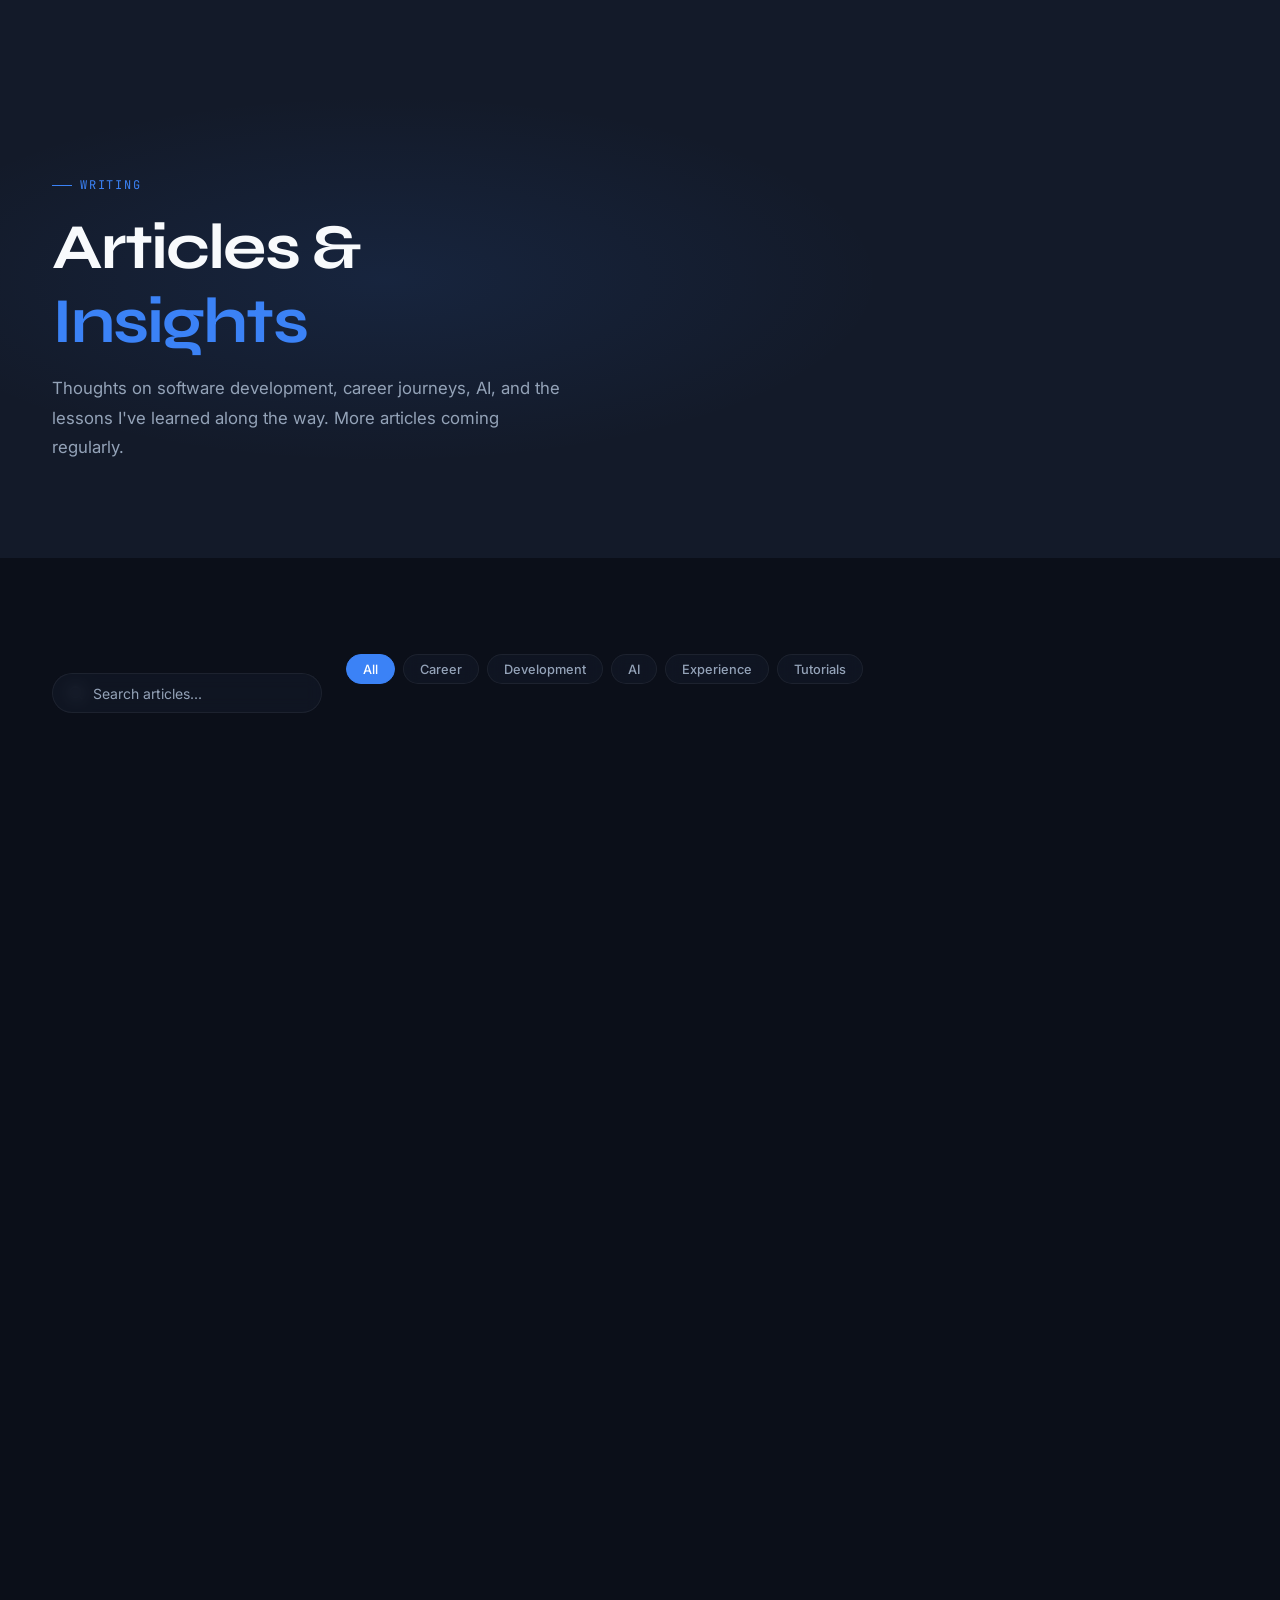
==== articles.html @ 3dd1dc00 "Add files via upload" ====
<!DOCTYPE html>
<html lang="en" data-theme="dark">
<head>
  <meta charset="UTF-8"/>
  <meta name="viewport" content="width=device-width, initial-scale=1.0"/>
  <meta name="description" content="Articles and writing by Ahmad Idrees Yousofzai — career advice, development tutorials and tech insights."/>
  <title>Articles — Ahmad Idrees</title>
  <link rel="preconnect" href="https://fonts.googleapis.com"/>
  <link rel="preconnect" href="https://fonts.gstatic.com" crossorigin/>
  <link href="https://fonts.googleapis.com/css2?family=Syne:wght@400;600;700;800&family=Inter:wght@300;400;500;600;700&family=JetBrains+Mono:wght@400;500;600&display=swap" rel="stylesheet"/>
  <link rel="stylesheet" href="assets/css/main.css"/>
  <link rel="stylesheet" href="assets/css/components.css"/>
  <style>
    .articles-layout {
      display: grid;
      grid-template-columns: 2fr 1fr;
      gap: var(--space-4xl);
      align-items: start;
    }

    @media (max-width: 960px) { .articles-layout { grid-template-columns: 1fr; } }

    /* Featured article (first card is bigger) */
    .article-card-featured {
      background: var(--bg-card);
      border: 1px solid var(--glass-border);
      border-radius: var(--radius-xl);
      padding: var(--space-2xl);
      backdrop-filter: blur(12px);
      transition: all var(--duration-base) var(--ease-smooth);
      cursor: none;
      margin-bottom: var(--space-xl);
      position: relative;
      overflow: hidden;
    }

    .article-card-featured::before {
      content: '';
      position: absolute;
      inset: 0;
      background: linear-gradient(135deg, rgba(59,130,246,0.04), transparent 60%);
      pointer-events: none;
    }

    .article-card-featured:hover {
      border-color: var(--border-hover);
      box-shadow: var(--shadow-glow), var(--shadow-md);
      transform: translateY(-4px);
    }

    .article-card-featured .article-title {
      font-size: 1.4rem;
      font-weight: 700;
      letter-spacing: -0.02em;
      line-height: 1.3;
      margin-bottom: var(--space-sm);
    }

    .article-card-featured .article-excerpt {
      font-size: 0.95rem;
      line-height: 1.75;
    }

    .article-list { display: flex; flex-direction: column; gap: var(--space-lg); }

    .article-card {
      background: var(--bg-card);
      border: 1px solid var(--glass-border);
      border-radius: var(--radius-lg);
      padding: var(--space-lg);
      backdrop-filter: blur(12px);
      transition: all var(--duration-base) var(--ease-smooth);
      cursor: none;
    }

    .article-card:hover {
      border-color: var(--border-hover);
      box-shadow: var(--shadow-glow), var(--shadow-md);
      transform: translateY(-3px);
    }

    .article-card .article-title {
      font-size: 1rem;
      font-weight: 700;
      line-height: 1.35;
      margin-bottom: var(--space-xs);
      transition: color var(--duration-fast);
    }

    .article-card:hover .article-title,
    .article-card-featured:hover .article-title { color: var(--accent); }

    /* Sidebar */
    .sidebar-widget {
      background: var(--bg-card);
      border: 1px solid var(--glass-border);
      border-radius: var(--radius-xl);
      padding: var(--space-xl);
      backdrop-filter: blur(12px);
      margin-bottom: var(--space-lg);
    }

    .sidebar-widget-title {
      font-size: 0.75rem;
      font-weight: 700;
      letter-spacing: 0.1em;
      text-transform: uppercase;
      color: var(--text-secondary);
      font-family: var(--font-mono);
      margin-bottom: var(--space-lg);
    }

    .category-list { display: flex; flex-direction: column; gap: var(--space-xs); }

    .category-link {
      display: flex;
      align-items: center;
      justify-content: space-between;
      padding: 0.5rem 0.75rem;
      border-radius: var(--radius-sm);
      font-size: 0.85rem;
      color: var(--text-secondary);
      transition: all var(--duration-fast);
      cursor: none;
    }

    .category-link:hover, .category-link.active {
      background: var(--accent-glow);
      color: var(--accent);
    }

    .category-count {
      font-family: var(--font-mono);
      font-size: 0.7rem;
      background: var(--glass);
      border: 1px solid var(--glass-border);
      border-radius: var(--radius-full);
      padding: 0.1rem 0.5rem;
    }

    .tag-cloud { display: flex; flex-wrap: wrap; gap: var(--space-xs); }

    .coming-soon-card {
      background: linear-gradient(135deg, var(--bg-card), var(--bg-secondary));
      border: 1px dashed var(--border);
      border-radius: var(--radius-xl);
      padding: var(--space-2xl);
      text-align: center;
      color: var(--text-secondary);
    }

    .coming-soon-icon { font-size: 2rem; margin-bottom: var(--space-md); opacity: 0.5; }

    @keyframes articleIn {
      from { opacity:0; transform:translateY(16px); }
      to   { opacity:1; transform:none; }
    }
  </style>
</head>
<body>
  <header id="navbar" role="banner"></header>

  <main id="main-content">

    <!-- Hero -->
    <section class="page-hero" style="background:var(--bg-secondary)">
      <div class="page-hero-bg" style="background:radial-gradient(ellipse 65% 55% at 30% 50%, rgba(59,130,246,0.1), transparent 60%)"></div>
      <div class="container page-hero-content">
        <div class="section-label hero-reveal">Writing</div>
        <h1 class="text-headline hero-reveal" data-delay="80">
          Articles &<br><span style="color:var(--accent)">Insights</span>
        </h1>
        <p style="color:var(--text-secondary);font-size:1.05rem;max-width:520px;line-height:1.75;margin-top:var(--space-md)" class="hero-reveal" data-delay="160">
          Thoughts on software development, career journeys, AI, and the lessons I've learned along the way. More articles coming regularly.
        </p>
      </div>
    </section>

    <!-- Content -->
    <section class="section" style="background:var(--bg-primary)">
      <div class="container">

        <!-- Search + filter bar -->
        <div style="display:flex;flex-wrap:wrap;align-items:center;gap:var(--space-lg);margin-bottom:var(--space-2xl)">
          <div class="search-wrap" style="max-width:340px">
            <svg class="search-icon" width="16" height="16" viewBox="0 0 24 24" fill="none" stroke="currentColor" stroke-width="2" aria-hidden="true">
              <circle cx="11" cy="11" r="8"/><line x1="21" y1="21" x2="16.65" y2="16.65"/>
            </svg>
            <input type="search" class="search-input" id="article-search" placeholder="Search articles..." aria-label="Search articles"/>
          </div>
          <div class="filter-tabs" id="article-filters" role="group" aria-label="Filter by category">
            <button class="filter-tab active" data-filter="all">All</button>
            <button class="filter-tab" data-filter="Career">Career</button>
            <button class="filter-tab" data-filter="Development">Development</button>
            <button class="filter-tab" data-filter="AI">AI</button>
            <button class="filter-tab" data-filter="Experience">Experience</button>
            <button class="filter-tab" data-filter="Tutorial">Tutorials</button>
          </div>
        </div>

        <div class="articles-layout">
          <!-- Main feed -->
          <div>
            <div id="featured-article-slot"></div>
            <div class="article-list" id="articles-list" aria-label="Articles" aria-live="polite"></div>
          </div>

          <!-- Sidebar -->
          <aside>
            <!-- About blurb -->
            <div class="sidebar-widget reveal reveal-right">
              <div class="sidebar-widget-title">About the Author</div>
              <div style="display:flex;align-items:center;gap:var(--space-md);margin-bottom:var(--space-md)">
                <div style="width:46px;height:46px;border-radius:var(--radius-md);background:linear-gradient(135deg,#1E3A8A,#4C1D95);display:flex;align-items:center;justify-content:center;font-family:var(--font-display);font-weight:800;font-size:1rem;color:#fff;flex-shrink:0">AIY</div>
                <div>
                  <div style="font-size:.9rem;font-weight:700">Ahmad Idrees</div>
                  <div style="font-size:.75rem;color:var(--accent)">T-Level Software Developer</div>
                </div>
              </div>
              <p style="font-size:.82rem;color:var(--text-secondary);line-height:1.7">Writing about my journey learning software development, building projects, and navigating the path to a professional career in tech.</p>
              <div style="margin-top:var(--space-md)">
                <a href="about.html" class="btn btn-outline" style="font-size:.8rem;padding:.4rem 1rem">Read My Story →</a>
              </div>
            </div>

            <!-- Categories -->
            <div class="sidebar-widget reveal reveal-right" data-delay="80">
              <div class="sidebar-widget-title">Categories</div>
              <div class="category-list" id="category-list"></div>
            </div>

            <!-- Tags -->
            <div class="sidebar-widget reveal reveal-right" data-delay="160">
              <div class="sidebar-widget-title">Tags</div>
              <div class="tag-cloud" id="tag-cloud"></div>
            </div>

            <!-- Newsletter placeholder -->
            <div class="coming-soon-card reveal reveal-right" data-delay="240">
              <div class="coming-soon-icon">📬</div>
              <p style="font-size:.875rem;font-weight:600;margin-bottom:.4rem">Newsletter</p>
              <p style="font-size:.78rem;line-height:1.6">Subscribe to get new articles delivered straight to your inbox — coming soon.</p>
              <div style="margin-top:var(--space-lg)">
                <input type="email" class="form-input" placeholder="your@email.com" aria-label="Email for newsletter" style="margin-bottom:var(--space-sm)"/>
                <button class="btn btn-primary" style="width:100%" onclick="showNotify()">Notify Me</button>
              </div>
            </div>

          </aside>
        </div>

      </div>
    </section>

  </main>

  <footer role="contentinfo"></footer>

  <script type="module">
    import { initTheme, initCursor, initScrollProgress, initNavbar, initBackToTop, fetchData, debounce, showToast } from './assets/js/main.js';
    import { injectLayout } from './assets/js/layout.js';
    import { initCommandPalette } from './assets/js/command-palette.js';
    import { initHeroReveal, initTilt } from './assets/js/animations.js';
    import { initReveal } from './assets/js/main.js';

    injectLayout();
    initTheme();
    initNavbar();
    initScrollProgress();
    initBackToTop();
    initCommandPalette();
    initCursor();
    initHeroReveal();
    initReveal();

    let allArticles = [];
    let activeFilter = 'all';
    let searchQuery  = '';

    window.showNotify = () => showToast('📬 You\'ll be notified when the newsletter launches!');

    async function init() {
      allArticles = await fetchData('assets/data/articles.json') || [];
      renderCategoryList();
      renderTagCloud();
      render();
    }

    function render() {
      const featuredSlot = document.getElementById('featured-article-slot');
      const list         = document.getElementById('articles-list');
      if (!list) return;

      let filtered = allArticles;
      if (activeFilter !== 'all') filtered = filtered.filter(a => a.category === activeFilter);
      if (searchQuery) {
        const q = searchQuery.toLowerCase();
        filtered = filtered.filter(a =>
          a.title.toLowerCase().includes(q) ||
          a.excerpt.toLowerCase().includes(q) ||
          a.tags.some(t => t.toLowerCase().includes(q))
        );
      }

      if (!filtered.length) {
        featuredSlot.innerHTML = '';
        list.innerHTML = `<div style="text-align:center;padding:3rem;color:var(--text-secondary)"><div style="font-size:2.5rem;margin-bottom:1rem">🔍</div><p>No articles match your search.</p></div>`;
        return;
      }

      const [first, ...rest] = filtered;

      // Featured card
      if (featuredSlot) {
        featuredSlot.innerHTML = `
          <article class="article-card-featured reveal" aria-label="${first.title}">
            <div class="article-meta">
              <span class="article-category">${first.category}</span>
              <span>${formatDate(first.date)}</span>
              <span>📖 ${first.readTime} min read</span>
            </div>
            <h2 class="article-title">${first.title}</h2>
            <p class="article-excerpt">${first.excerpt}</p>
            <div class="article-tags" style="margin-top:var(--space-md)">
              ${first.tags.map(t => `<span class="tag">${t}</span>`).join('')}
            </div>
            <div style="margin-top:var(--space-lg)">
              <span class="btn btn-ghost" style="padding:0;color:var(--accent);font-size:.875rem">Read article → <em style="font-style:normal;font-size:.7rem;color:var(--text-secondary)">(coming soon)</em></span>
            </div>
          </article>
        `;
      }

      list.innerHTML = rest.map((a, i) => `
        <article class="article-card reveal" data-delay="${i * 60}" aria-label="${a.title}" style="animation:articleIn .4s ${i*60}ms ease both">
          <div class="article-meta">
            <span class="article-category">${a.category}</span>
            <span>${formatDate(a.date)}</span>
            <span>📖 ${a.readTime} min read</span>
          </div>
          <h2 class="article-title">${a.title}</h2>
          <p class="article-excerpt">${a.excerpt}</p>
          <div class="article-tags">
            ${a.tags.map(t => `<span class="tag">${t}</span>`).join('')}
          </div>
        </article>
      `).join('');

      initReveal();
    }

    function renderCategoryList() {
      const categories = {};
      allArticles.forEach(a => { categories[a.category] = (categories[a.category] || 0) + 1; });
      const list = document.getElementById('category-list');
      if (!list) return;
      list.innerHTML = Object.entries(categories).map(([cat, count]) => `
        <button class="category-link" data-cat="${cat}">
          <span>${cat}</span>
          <span class="category-count">${count}</span>
        </button>
      `).join('');
      list.querySelectorAll('.category-link').forEach(btn => {
        btn.addEventListener('click', () => {
          // sync with main filter tabs
          const filterTab = document.querySelector(`.filter-tab[data-filter="${btn.dataset.cat}"]`);
          filterTab?.click();
          list.querySelectorAll('.category-link').forEach(b => b.classList.remove('active'));
          btn.classList.add('active');
        });
      });
    }

    function renderTagCloud() {
      const tags = new Set();
      allArticles.forEach(a => a.tags.forEach(t => tags.add(t)));
      const cloud = document.getElementById('tag-cloud');
      if (!cloud) return;
      cloud.innerHTML = [...tags].map(t => `
        <button class="tag" style="cursor:pointer" onclick="filterByTag('${t}')">${t}</button>
      `).join('');
    }

    window.filterByTag = (tag) => {
      const q = document.getElementById('article-search');
      if (q) { q.value = tag; searchQuery = tag; render(); }
    };

    document.getElementById('article-filters')?.addEventListener('click', e => {
      const tab = e.target.closest('.filter-tab');
      if (!tab) return;
      document.querySelectorAll('.filter-tab').forEach(t => t.classList.remove('active'));
      tab.classList.add('active');
      activeFilter = tab.dataset.filter;
      render();
    });

    document.getElementById('article-search')?.addEventListener('input', debounce(e => {
      searchQuery = e.target.value.trim();
      render();
    }, 200));

    function formatDate(str) {
      return new Date(str).toLocaleDateString('en-GB', { day: 'numeric', month: 'long', year: 'numeric' });
    }

    function initReveal() {
      document.querySelectorAll('.reveal:not(.is-visible)').forEach(el => {
        const obs = new IntersectionObserver(([entry]) => {
          if (entry.isIntersecting) {
            const d = el.dataset.delay || 0;
            setTimeout(() => el.classList.add('is-visible'), d);
            obs.unobserve(el);
          }
        }, { threshold: 0.1 });
        obs.observe(el);
      });
    }

    init();
  </script>
</body>
</html>
---- assets/css/main.css ----
/* ============================================================
   AHMAD IDREES YOUSOFZAI — PORTFOLIO
   main.css — Variables, Reset, Base
   ============================================================ */

/* ── CSS Custom Properties ─────────────────────────────────── */
:root {
  /* Dark theme (default) */
  --bg-primary:       #0B0F19;
  --bg-secondary:     #131A29;
  --bg-card:          rgba(19, 26, 41, 0.7);
  --text-primary:     #F8FAFC;
  --text-secondary:   #94A3B8;
  --accent:           #3B82F6;
  --accent-glow:      rgba(59, 130, 246, 0.25);
  --accent-hover:     #60A5FA;
  --border:           rgba(148, 163, 184, 0.1);
  --border-hover:     rgba(59, 130, 246, 0.4);
  --glass:            rgba(19, 26, 41, 0.6);
  --glass-border:     rgba(255, 255, 255, 0.06);

  /* Typography */
  --font-display:     'Syne', 'Inter', sans-serif;
  --font-body:        'Inter', system-ui, sans-serif;
  --font-mono:        'JetBrains Mono', 'Fira Code', monospace;

  /* Spacing scale */
  --space-xs:  0.25rem;
  --space-sm:  0.5rem;
  --space-md:  1rem;
  --space-lg:  1.5rem;
  --space-xl:  2rem;
  --space-2xl: 3rem;
  --space-3xl: 4rem;
  --space-4xl: 6rem;

  /* Radius */
  --radius-sm:   6px;
  --radius-md:   12px;
  --radius-lg:   20px;
  --radius-xl:   28px;
  --radius-full: 9999px;

  /* Transitions */
  --ease-smooth:  cubic-bezier(0.4, 0, 0.2, 1);
  --ease-spring:  cubic-bezier(0.34, 1.56, 0.64, 1);
  --ease-out:     cubic-bezier(0, 0, 0.2, 1);
  --duration-fast:   150ms;
  --duration-base:   300ms;
  --duration-slow:   600ms;
  --duration-slower: 900ms;

  /* Nav */
  --nav-height: 72px;

  /* Shadows */
  --shadow-sm:   0 1px 3px rgba(0,0,0,0.3), 0 1px 2px rgba(0,0,0,0.2);
  --shadow-md:   0 4px 16px rgba(0,0,0,0.4);
  --shadow-lg:   0 8px 32px rgba(0,0,0,0.5);
  --shadow-glow: 0 0 30px rgba(59, 130, 246, 0.2);
}

/* Light theme overrides */
[data-theme="light"] {
  --bg-primary:     #FFFFFF;
  --bg-secondary:   #F8FAFC;
  --bg-card:        rgba(248, 250, 252, 0.85);
  --text-primary:   #0F172A;
  --text-secondary: #475569;
  --accent:         #2563EB;
  --accent-glow:    rgba(37, 99, 235, 0.15);
  --accent-hover:   #1D4ED8;
  --border:         rgba(15, 23, 42, 0.08);
  --border-hover:   rgba(37, 99, 235, 0.4);
  --glass:          rgba(255, 255, 255, 0.75);
  --glass-border:   rgba(0, 0, 0, 0.06);
  --shadow-sm:      0 1px 3px rgba(0,0,0,0.08), 0 1px 2px rgba(0,0,0,0.06);
  --shadow-md:      0 4px 16px rgba(0,0,0,0.08);
  --shadow-lg:      0 8px 32px rgba(0,0,0,0.12);
  --shadow-glow:    0 0 30px rgba(37, 99, 235, 0.12);
}

/* ── Reset ──────────────────────────────────────────────────── */
*, *::before, *::after {
  box-sizing: border-box;
  margin: 0;
  padding: 0;
}

html {
  scroll-behavior: smooth;
  font-size: 16px;
  -webkit-text-size-adjust: 100%;
}

body {
  font-family: var(--font-body);
  background-color: var(--bg-primary);
  color: var(--text-primary);
  line-height: 1.6;
  overflow-x: hidden;
  transition: background-color var(--duration-slow) var(--ease-smooth),
              color var(--duration-slow) var(--ease-smooth);
  cursor: none;
}

@media (hover: none) {
  body { cursor: auto; }
}

img, video, svg {
  max-width: 100%;
  display: block;
}

a {
  color: inherit;
  text-decoration: none;
}

button {
  cursor: none;
  font-family: inherit;
  border: none;
  background: none;
}

ul, ol { list-style: none; }

/* ── Typography ─────────────────────────────────────────────── */
h1, h2, h3, h4, h5, h6 {
  font-family: var(--font-display);
  font-weight: 700;
  line-height: 1.15;
  letter-spacing: -0.02em;
}

.text-display {
  font-size: clamp(3rem, 8vw, 7rem);
  font-weight: 800;
  letter-spacing: -0.04em;
  line-height: 1.0;
}

.text-headline {
  font-size: clamp(2rem, 5vw, 4rem);
  font-weight: 700;
  letter-spacing: -0.03em;
}

.text-title {
  font-size: clamp(1.25rem, 3vw, 1.75rem);
  font-weight: 600;
  letter-spacing: -0.01em;
}

.text-body { font-size: 1rem; font-weight: 400; }
.text-sm   { font-size: 0.875rem; }
.text-xs   { font-size: 0.75rem; }
.text-mono { font-family: var(--font-mono); }

.text-accent   { color: var(--accent); }
.text-secondary { color: var(--text-secondary); }

/* ── Layout utilities ───────────────────────────────────────── */
.container {
  width: 100%;
  max-width: 1240px;
  margin: 0 auto;
  padding: 0 var(--space-xl);
}

@media (max-width: 640px) {
  .container { padding: 0 var(--space-lg); }
}

.section {
  padding: var(--space-4xl) 0;
}

.section--lg {
  padding: calc(var(--space-4xl) * 1.5) 0;
}

.grid-2 {
  display: grid;
  grid-template-columns: repeat(2, 1fr);
  gap: var(--space-xl);
}

.grid-3 {
  display: grid;
  grid-template-columns: repeat(3, 1fr);
  gap: var(--space-xl);
}

.grid-4 {
  display: grid;
  grid-template-columns: repeat(4, 1fr);
  gap: var(--space-lg);
}

@media (max-width: 1024px) {
  .grid-4 { grid-template-columns: repeat(2, 1fr); }
  .grid-3 { grid-template-columns: repeat(2, 1fr); }
}

@media (max-width: 640px) {
  .grid-2, .grid-3, .grid-4 { grid-template-columns: 1fr; }
}

.flex { display: flex; }
.flex-center { display: flex; align-items: center; justify-content: center; }
.flex-between { display: flex; align-items: center; justify-content: space-between; }
.gap-sm  { gap: var(--space-sm); }
.gap-md  { gap: var(--space-md); }
.gap-lg  { gap: var(--space-lg); }
.gap-xl  { gap: var(--space-xl); }

/* ── Section heading pattern ────────────────────────────────── */
.section-label {
  display: inline-flex;
  align-items: center;
  gap: var(--space-sm);
  font-family: var(--font-mono);
  font-size: 0.75rem;
  letter-spacing: 0.15em;
  text-transform: uppercase;
  color: var(--accent);
  margin-bottom: var(--space-md);
}

.section-label::before {
  content: '';
  display: inline-block;
  width: 20px;
  height: 1px;
  background: var(--accent);
}

.section-title {
  font-size: clamp(2rem, 4vw, 3rem);
  font-weight: 700;
  letter-spacing: -0.03em;
  margin-bottom: var(--space-md);
}

.section-subtitle {
  font-size: 1.1rem;
  color: var(--text-secondary);
  max-width: 580px;
  line-height: 1.7;
}

/* ── Buttons ────────────────────────────────────────────────── */
.btn {
  display: inline-flex;
  align-items: center;
  justify-content: center;
  gap: var(--space-sm);
  padding: 0.75rem 1.75rem;
  border-radius: var(--radius-full);
  font-family: var(--font-body);
  font-size: 0.9rem;
  font-weight: 600;
  letter-spacing: 0.01em;
  transition: all var(--duration-base) var(--ease-smooth);
  cursor: none;
  position: relative;
  overflow: hidden;
  white-space: nowrap;
}

.btn::before {
  content: '';
  position: absolute;
  inset: 0;
  opacity: 0;
  transition: opacity var(--duration-base) var(--ease-smooth);
}

.btn:hover::before { opacity: 1; }
.btn:focus-visible {
  outline: 2px solid var(--accent);
  outline-offset: 2px;
}

.btn-primary {
  background: var(--accent);
  color: #fff;
  box-shadow: 0 4px 20px var(--accent-glow);
}

.btn-primary::before {
  background: linear-gradient(135deg, rgba(255,255,255,0.1), transparent);
}

.btn-primary:hover {
  transform: translateY(-2px);
  box-shadow: 0 8px 30px var(--accent-glow);
}

.btn-outline {
  background: transparent;
  color: var(--text-primary);
  border: 1px solid var(--border);
  backdrop-filter: blur(8px);
}

.btn-outline::before {
  background: var(--border);
}

.btn-outline:hover {
  border-color: var(--border-hover);
  transform: translateY(-2px);
}

.btn-ghost {
  background: transparent;
  color: var(--text-secondary);
  padding: 0.5rem 1rem;
}

.btn-ghost:hover {
  color: var(--text-primary);
}

.btn-icon {
  width: 42px;
  height: 42px;
  padding: 0;
  border-radius: var(--radius-md);
  background: var(--glass);
  border: 1px solid var(--glass-border);
  color: var(--text-secondary);
  backdrop-filter: blur(8px);
}

.btn-icon:hover {
  color: var(--text-primary);
  border-color: var(--border-hover);
}

/* ── Cards ──────────────────────────────────────────────────── */
.card {
  background: var(--bg-card);
  border: 1px solid var(--glass-border);
  border-radius: var(--radius-lg);
  backdrop-filter: blur(12px);
  -webkit-backdrop-filter: blur(12px);
  transition: all var(--duration-base) var(--ease-smooth);
  overflow: hidden;
}

.card:hover {
  border-color: var(--border-hover);
  box-shadow: var(--shadow-glow), var(--shadow-lg);
  transform: translateY(-4px);
}

/* ── Tags / Badges ──────────────────────────────────────────── */
.tag {
  display: inline-flex;
  align-items: center;
  padding: 0.25rem 0.75rem;
  border-radius: var(--radius-full);
  font-family: var(--font-mono);
  font-size: 0.7rem;
  font-weight: 500;
  letter-spacing: 0.05em;
  background: var(--accent-glow);
  color: var(--accent);
  border: 1px solid rgba(59, 130, 246, 0.2);
  transition: all var(--duration-fast) var(--ease-smooth);
}

.tag:hover {
  background: var(--accent);
  color: #fff;
}

.badge {
  display: inline-flex;
  align-items: center;
  gap: 4px;
  padding: 0.2rem 0.6rem;
  border-radius: var(--radius-full);
  font-size: 0.65rem;
  font-weight: 700;
  letter-spacing: 0.08em;
  text-transform: uppercase;
}

.badge-featured {
  background: linear-gradient(135deg, #F59E0B, #EF4444);
  color: #fff;
}

.badge-completed {
  background: rgba(16, 185, 129, 0.15);
  color: #10B981;
  border: 1px solid rgba(16, 185, 129, 0.3);
}

.badge-progress {
  background: rgba(245, 158, 11, 0.15);
  color: #F59E0B;
  border: 1px solid rgba(245, 158, 11, 0.3);
}

/* ── Dividers ───────────────────────────────────────────────── */
.divider {
  height: 1px;
  background: var(--border);
  border: none;
  margin: var(--space-2xl) 0;
}

/* ── Glow Orb decorations ───────────────────────────────────── */
.orb {
  position: absolute;
  border-radius: 50%;
  filter: blur(80px);
  pointer-events: none;
  opacity: 0.3;
}

.orb-blue {
  background: radial-gradient(circle, #3B82F6, transparent 70%);
}

.orb-purple {
  background: radial-gradient(circle, #8B5CF6, transparent 70%);
}

/* ── Scroll reveal base ─────────────────────────────────────── */
.reveal {
  opacity: 0;
  transform: translateY(40px);
}

.reveal.is-visible {
  opacity: 1;
  transform: translateY(0);
  transition: opacity var(--duration-slower) var(--ease-out),
              transform var(--duration-slower) var(--ease-out);
}

.reveal-left  { transform: translateX(-40px); }
.reveal-right { transform: translateX(40px); }
.reveal-scale { transform: scale(0.92); }

.reveal-left.is-visible,
.reveal-right.is-visible,
.reveal-scale.is-visible {
  transform: none;
}

/* ── Accessibility ──────────────────────────────────────────── */
.sr-only {
  position: absolute;
  width: 1px;
  height: 1px;
  overflow: hidden;
  clip: rect(0,0,0,0);
  white-space: nowrap;
}

:focus-visible {
  outline: 2px solid var(--accent);
  outline-offset: 2px;
}

@media (prefers-reduced-motion: reduce) {
  *, *::before, *::after {
    animation-duration: 0.01ms !important;
    transition-duration: 0.01ms !important;
  }
}

/* ── Scrollbar ──────────────────────────────────────────────── */
::-webkit-scrollbar       { width: 6px; }
::-webkit-scrollbar-track { background: var(--bg-primary); }
::-webkit-scrollbar-thumb { background: var(--border); border-radius: 3px; }
::-webkit-scrollbar-thumb:hover { background: var(--accent); }

/* ── Selection ──────────────────────────────────────────────── */
::selection {
  background: var(--accent-glow);
  color: var(--accent);
}

/* ── Progress bar (top of page) ─────────────────────────────── */
#scroll-progress {
  position: fixed;
  top: 0;
  left: 0;
  height: 2px;
  width: 0%;
  background: linear-gradient(90deg, var(--accent), #8B5CF6);
  z-index: 9999;
  transition: width 50ms linear;
}

/* ── Back to top ────────────────────────────────────────────── */
#back-to-top {
  position: fixed;
  bottom: var(--space-xl);
  right: var(--space-xl);
  width: 46px;
  height: 46px;
  background: var(--glass);
  border: 1px solid var(--glass-border);
  border-radius: var(--radius-md);
  color: var(--text-secondary);
  backdrop-filter: blur(12px);
  display: flex;
  align-items: center;
  justify-content: center;
  cursor: none;
  opacity: 0;
  pointer-events: none;
  transform: translateY(10px);
  transition: all var(--duration-base) var(--ease-smooth);
  z-index: 800;
}

#back-to-top.visible {
  opacity: 1;
  pointer-events: auto;
  transform: translateY(0);
}

#back-to-top:hover {
  background: var(--accent);
  color: #fff;
  border-color: var(--accent);
}
---- assets/css/components.css ----
/* ============================================================
   components.css — Nav, Loading, Cursor, Command Palette, Cards
   ============================================================ */

/* ── Loading Screen ─────────────────────────────────────────── */
#loading-screen {
  position: fixed;
  inset: 0;
  background: #0B0F19;
  z-index: 10000;
  display: flex;
  flex-direction: column;
  align-items: center;
  justify-content: center;
  gap: var(--space-lg);
  transition: opacity 0.6s var(--ease-smooth), visibility 0.6s;
}

#loading-screen.loaded {
  opacity: 0;
  visibility: hidden;
  pointer-events: none;
}

.loading-logo {
  font-family: var(--font-display);
  font-size: 1.25rem;
  font-weight: 800;
  letter-spacing: -0.03em;
  color: #F8FAFC;
  margin-bottom: var(--space-sm);
}

.loading-logo span { color: #3B82F6; }

.loading-text {
  font-family: var(--font-mono);
  font-size: 0.75rem;
  letter-spacing: 0.1em;
  text-transform: uppercase;
  color: #64748B;
  height: 1.2em;
  overflow: hidden;
}

.loading-bar-wrap {
  width: 240px;
  height: 2px;
  background: rgba(255,255,255,0.06);
  border-radius: 1px;
  overflow: hidden;
}

.loading-bar {
  height: 100%;
  width: 0%;
  background: linear-gradient(90deg, #3B82F6, #8B5CF6);
  border-radius: 1px;
  transition: width 0.3s var(--ease-smooth);
}

.loading-percent {
  font-family: var(--font-mono);
  font-size: 0.7rem;
  color: #3B82F6;
  letter-spacing: 0.05em;
}

/* ── Custom Cursor ──────────────────────────────────────────── */
#cursor-dot,
#cursor-ring {
  position: fixed;
  border-radius: 50%;
  pointer-events: none;
  z-index: 9998;
  transform: translate(-50%, -50%);
  transition-property: transform, width, height, opacity, background;
  transition-timing-function: var(--ease-smooth);
  will-change: transform;
}

#cursor-dot {
  width: 6px;
  height: 6px;
  background: var(--accent);
  transition-duration: 0ms;
}

#cursor-ring {
  width: 32px;
  height: 32px;
  border: 1.5px solid rgba(59, 130, 246, 0.5);
  transition-duration: 80ms;
  background: transparent;
}

body.cursor-hover #cursor-ring {
  width: 50px;
  height: 50px;
  border-color: var(--accent);
  background: var(--accent-glow);
}

body.cursor-click #cursor-dot  { transform: translate(-50%, -50%) scale(1.8); }
body.cursor-click #cursor-ring { transform: translate(-50%, -50%) scale(0.8); }

@media (hover: none) {
  #cursor-dot, #cursor-ring { display: none; }
}

/* ── Navigation ─────────────────────────────────────────────── */
#navbar {
  position: fixed;
  top: 0;
  left: 0;
  right: 0;
  height: var(--nav-height);
  z-index: 900;
  transition: all var(--duration-base) var(--ease-smooth);
}

#navbar.scrolled {
  background: var(--glass);
  backdrop-filter: blur(20px);
  -webkit-backdrop-filter: blur(20px);
  border-bottom: 1px solid var(--glass-border);
  box-shadow: var(--shadow-sm);
}

.nav-inner {
  height: 100%;
  display: flex;
  align-items: center;
  justify-content: space-between;
}

.nav-logo {
  font-family: var(--font-display);
  font-size: 1.1rem;
  font-weight: 800;
  letter-spacing: -0.03em;
  color: var(--text-primary);
  transition: color var(--duration-fast);
}

.nav-logo span { color: var(--accent); }
.nav-logo:hover { color: var(--accent); }

.nav-links {
  display: flex;
  align-items: center;
  gap: var(--space-xs);
}

.nav-link {
  font-size: 0.875rem;
  font-weight: 500;
  color: var(--text-secondary);
  padding: 0.4rem 0.75rem;
  border-radius: var(--radius-sm);
  transition: all var(--duration-fast) var(--ease-smooth);
  position: relative;
}

.nav-link::after {
  content: '';
  position: absolute;
  bottom: 0;
  left: 50%;
  transform: translateX(-50%);
  width: 0;
  height: 2px;
  background: var(--accent);
  border-radius: 1px;
  transition: width var(--duration-base) var(--ease-spring);
}

.nav-link:hover,
.nav-link.active {
  color: var(--text-primary);
}

.nav-link.active::after { width: 60%; }

.nav-actions {
  display: flex;
  align-items: center;
  gap: var(--space-sm);
}

/* Theme toggle */
.theme-toggle {
  width: 38px;
  height: 38px;
  border-radius: var(--radius-md);
  background: var(--glass);
  border: 1px solid var(--glass-border);
  color: var(--text-secondary);
  backdrop-filter: blur(8px);
  display: flex;
  align-items: center;
  justify-content: center;
  cursor: none;
  transition: all var(--duration-fast) var(--ease-smooth);
}

.theme-toggle:hover {
  color: var(--text-primary);
  border-color: var(--border-hover);
}

.theme-toggle svg { width: 16px; height: 16px; }
[data-theme="light"] .icon-moon { display: none; }
[data-theme="dark"]  .icon-sun  { display: none; }
.icon-moon, .icon-sun { transition: transform var(--duration-base) var(--ease-spring); }

/* CMD-K hint */
.cmd-hint {
  display: flex;
  align-items: center;
  gap: 4px;
  padding: 0.3rem 0.6rem;
  border-radius: var(--radius-sm);
  background: var(--glass);
  border: 1px solid var(--glass-border);
  font-family: var(--font-mono);
  font-size: 0.65rem;
  color: var(--text-secondary);
  backdrop-filter: blur(8px);
  cursor: none;
  transition: all var(--duration-fast);
}

.cmd-hint:hover {
  border-color: var(--border-hover);
  color: var(--text-primary);
}

kbd {
  font-family: var(--font-mono);
  font-size: 0.65rem;
  font-weight: 600;
}

/* Mobile menu toggle */
.menu-toggle {
  display: none;
  flex-direction: column;
  justify-content: center;
  gap: 5px;
  width: 38px;
  height: 38px;
  background: var(--glass);
  border: 1px solid var(--glass-border);
  border-radius: var(--radius-md);
  cursor: none;
  padding: 8px;
  backdrop-filter: blur(8px);
}

.menu-toggle span {
  display: block;
  height: 1.5px;
  background: var(--text-secondary);
  border-radius: 1px;
  transition: all var(--duration-base) var(--ease-smooth);
  transform-origin: center;
}

.menu-toggle.open span:nth-child(1) { transform: translateY(6.5px) rotate(45deg); }
.menu-toggle.open span:nth-child(2) { opacity: 0; transform: scaleX(0); }
.menu-toggle.open span:nth-child(3) { transform: translateY(-6.5px) rotate(-45deg); }

@media (max-width: 900px) {
  .menu-toggle { display: flex; }
  .cmd-hint { display: none; }

  .nav-links {
    position: fixed;
    top: var(--nav-height);
    left: 0;
    right: 0;
    flex-direction: column;
    align-items: flex-start;
    padding: var(--space-lg) var(--space-xl);
    background: var(--glass);
    backdrop-filter: blur(24px);
    -webkit-backdrop-filter: blur(24px);
    border-bottom: 1px solid var(--glass-border);
    transform: translateY(-100%);
    opacity: 0;
    pointer-events: none;
    transition: all var(--duration-base) var(--ease-smooth);
    gap: var(--space-xs);
  }

  .nav-links.open {
    transform: translateY(0);
    opacity: 1;
    pointer-events: auto;
  }

  .nav-link {
    width: 100%;
    padding: 0.6rem 0.75rem;
    font-size: 1rem;
  }
}

/* ── Command Palette ─────────────────────────────────────────── */
#cmd-overlay {
  position: fixed;
  inset: 0;
  background: rgba(0,0,0,0.6);
  backdrop-filter: blur(8px);
  z-index: 9990;
  display: flex;
  align-items: flex-start;
  justify-content: center;
  padding-top: 15vh;
  opacity: 0;
  pointer-events: none;
  transition: opacity var(--duration-base) var(--ease-smooth);
}

#cmd-overlay.open {
  opacity: 1;
  pointer-events: auto;
}

#cmd-palette {
  width: 100%;
  max-width: 600px;
  background: var(--bg-secondary);
  border: 1px solid var(--glass-border);
  border-radius: var(--radius-xl);
  overflow: hidden;
  box-shadow: var(--shadow-lg);
  transform: translateY(-20px) scale(0.97);
  transition: transform var(--duration-base) var(--ease-spring);
}

#cmd-overlay.open #cmd-palette {
  transform: translateY(0) scale(1);
}

.cmd-header {
  display: flex;
  align-items: center;
  gap: var(--space-md);
  padding: var(--space-md) var(--space-lg);
  border-bottom: 1px solid var(--glass-border);
}

.cmd-icon {
  color: var(--text-secondary);
  flex-shrink: 0;
}

#cmd-input {
  flex: 1;
  background: transparent;
  border: none;
  outline: none;
  font-family: var(--font-body);
  font-size: 1rem;
  color: var(--text-primary);
  caret-color: var(--accent);
}

#cmd-input::placeholder { color: var(--text-secondary); }

.cmd-close {
  width: 28px;
  height: 28px;
  border-radius: var(--radius-sm);
  background: var(--glass);
  border: 1px solid var(--glass-border);
  color: var(--text-secondary);
  font-size: 0.75rem;
  display: flex;
  align-items: center;
  justify-content: center;
  cursor: none;
}

#cmd-results {
  max-height: 360px;
  overflow-y: auto;
  padding: var(--space-sm);
}

.cmd-section-title {
  font-family: var(--font-mono);
  font-size: 0.65rem;
  letter-spacing: 0.1em;
  text-transform: uppercase;
  color: var(--text-secondary);
  padding: var(--space-sm) var(--space-md) var(--space-xs);
}

.cmd-item {
  display: flex;
  align-items: center;
  gap: var(--space-md);
  padding: 0.6rem var(--space-md);
  border-radius: var(--radius-md);
  cursor: none;
  transition: all var(--duration-fast) var(--ease-smooth);
}

.cmd-item:hover,
.cmd-item.selected {
  background: var(--accent-glow);
  color: var(--accent);
}

.cmd-item-icon {
  width: 32px;
  height: 32px;
  background: var(--glass);
  border-radius: var(--radius-sm);
  display: flex;
  align-items: center;
  justify-content: center;
  font-size: 0.9rem;
  flex-shrink: 0;
}

.cmd-item-label {
  font-size: 0.9rem;
  font-weight: 500;
  flex: 1;
}

.cmd-item-shortcut {
  font-family: var(--font-mono);
  font-size: 0.65rem;
  color: var(--text-secondary);
}

/* ── Hero canvas overlay ─────────────────────────────────────── */
#three-canvas {
  position: absolute;
  inset: 0;
  z-index: 0;
  pointer-events: none;
}

/* ── Page transition overlay ─────────────────────────────────── */
#page-transition {
  position: fixed;
  inset: 0;
  background: var(--bg-primary);
  z-index: 9900;
  transform: translateY(100%);
  pointer-events: none;
}

/* ── Skill bars ─────────────────────────────────────────────── */
.skill-bar-wrap {
  background: var(--border);
  border-radius: var(--radius-full);
  height: 4px;
  overflow: hidden;
  margin-top: var(--space-xs);
}

.skill-bar {
  height: 100%;
  border-radius: var(--radius-full);
  background: linear-gradient(90deg, var(--accent), #8B5CF6);
  width: 0%;
  transition: width 1.2s var(--ease-out);
}

/* ── Timeline ───────────────────────────────────────────────── */
.timeline {
  position: relative;
  padding-left: 40px;
}

.timeline::before {
  content: '';
  position: absolute;
  left: 12px;
  top: 0;
  bottom: 0;
  width: 1px;
  background: var(--border);
}

.timeline-item {
  position: relative;
  margin-bottom: var(--space-2xl);
}

.timeline-dot {
  position: absolute;
  left: -34px;
  top: 6px;
  width: 14px;
  height: 14px;
  border-radius: 50%;
  background: var(--accent);
  border: 2px solid var(--bg-primary);
  box-shadow: 0 0 12px var(--accent-glow);
}

.timeline-date {
  font-family: var(--font-mono);
  font-size: 0.75rem;
  letter-spacing: 0.05em;
  color: var(--accent);
  margin-bottom: var(--space-xs);
}

.timeline-title {
  font-size: 1.15rem;
  font-weight: 600;
  margin-bottom: var(--space-sm);
}

.timeline-body {
  color: var(--text-secondary);
  font-size: 0.9rem;
  line-height: 1.7;
}

/* ── Footer ─────────────────────────────────────────────────── */
footer {
  border-top: 1px solid var(--border);
  padding: var(--space-2xl) 0;
  color: var(--text-secondary);
}

.footer-inner {
  display: flex;
  align-items: center;
  justify-content: space-between;
  flex-wrap: wrap;
  gap: var(--space-lg);
}

.footer-copy {
  font-size: 0.8rem;
  line-height: 1.6;
}

.footer-links {
  display: flex;
  align-items: center;
  gap: var(--space-lg);
}

.footer-link {
  font-size: 0.8rem;
  color: var(--text-secondary);
  transition: color var(--duration-fast);
}

.footer-link:hover { color: var(--accent); }

.footer-social {
  display: flex;
  align-items: center;
  gap: var(--space-sm);
}

.social-link {
  width: 36px;
  height: 36px;
  border-radius: var(--radius-sm);
  background: var(--glass);
  border: 1px solid var(--glass-border);
  color: var(--text-secondary);
  display: flex;
  align-items: center;
  justify-content: center;
  transition: all var(--duration-fast) var(--ease-smooth);
  cursor: none;
}

.social-link:hover {
  background: var(--accent-glow);
  border-color: var(--accent);
  color: var(--accent);
}

.social-link svg { width: 16px; height: 16px; }

/* ── Filter tabs ─────────────────────────────────────────────── */
.filter-tabs {
  display: flex;
  flex-wrap: wrap;
  gap: var(--space-sm);
  margin-bottom: var(--space-2xl);
}

.filter-tab {
  padding: 0.4rem 1rem;
  border-radius: var(--radius-full);
  font-size: 0.8rem;
  font-weight: 500;
  background: var(--glass);
  border: 1px solid var(--glass-border);
  color: var(--text-secondary);
  cursor: none;
  transition: all var(--duration-fast) var(--ease-smooth);
  backdrop-filter: blur(8px);
}

.filter-tab:hover {
  border-color: var(--border-hover);
  color: var(--text-primary);
}

.filter-tab.active {
  background: var(--accent);
  border-color: var(--accent);
  color: #fff;
}

/* ── Search box ─────────────────────────────────────────────── */
.search-wrap {
  position: relative;
  max-width: 400px;
}

.search-icon {
  position: absolute;
  left: var(--space-md);
  top: 50%;
  transform: translateY(-50%);
  color: var(--text-secondary);
  pointer-events: none;
}

.search-input {
  width: 100%;
  padding: 0.65rem 0.65rem 0.65rem 2.5rem;
  background: var(--glass);
  border: 1px solid var(--glass-border);
  border-radius: var(--radius-full);
  color: var(--text-primary);
  font-family: var(--font-body);
  font-size: 0.875rem;
  outline: none;
  backdrop-filter: blur(8px);
  transition: border-color var(--duration-fast);
}

.search-input:focus { border-color: var(--accent); }
.search-input::placeholder { color: var(--text-secondary); }

/* ── Project card ───────────────────────────────────────────── */
.project-card {
  display: flex;
  flex-direction: column;
  background: var(--bg-card);
  border: 1px solid var(--glass-border);
  border-radius: var(--radius-lg);
  overflow: hidden;
  transition: all var(--duration-base) var(--ease-smooth);
  backdrop-filter: blur(12px);
  transform-style: preserve-3d;
  will-change: transform;
}

.project-card:hover {
  border-color: var(--border-hover);
  box-shadow: var(--shadow-glow), var(--shadow-lg);
  transform: translateY(-6px) rotateX(2deg);
}

.project-thumb {
  aspect-ratio: 16/9;
  background: linear-gradient(135deg, var(--bg-secondary), var(--bg-card));
  position: relative;
  overflow: hidden;
  display: flex;
  align-items: center;
  justify-content: center;
}

.project-thumb svg {
  width: 48px;
  height: 48px;
  color: var(--border);
}

.project-thumb img {
  width: 100%;
  height: 100%;
  object-fit: cover;
  transition: transform var(--duration-slow) var(--ease-smooth);
}

.project-card:hover .project-thumb img {
  transform: scale(1.06);
}

.project-thumb-overlay {
  position: absolute;
  inset: 0;
  background: linear-gradient(to top, rgba(11,15,25,0.8), transparent);
  opacity: 0;
  transition: opacity var(--duration-base);
  display: flex;
  align-items: flex-end;
  justify-content: center;
  padding-bottom: var(--space-md);
  gap: var(--space-sm);
}

.project-card:hover .project-thumb-overlay { opacity: 1; }

.project-body {
  padding: var(--space-lg);
  flex: 1;
  display: flex;
  flex-direction: column;
  gap: var(--space-sm);
}

.project-top {
  display: flex;
  align-items: flex-start;
  justify-content: space-between;
  gap: var(--space-sm);
}

.project-title {
  font-size: 1rem;
  font-weight: 600;
  line-height: 1.3;
}

.project-desc {
  font-size: 0.85rem;
  color: var(--text-secondary);
  line-height: 1.6;
  flex: 1;
  display: -webkit-box;
  -webkit-line-clamp: 3;
  -webkit-box-orient: vertical;
  overflow: hidden;
}

.project-tags {
  display: flex;
  flex-wrap: wrap;
  gap: var(--space-xs);
  margin-top: auto;
  padding-top: var(--space-sm);
}

.project-footer {
  display: flex;
  align-items: center;
  justify-content: space-between;
  padding: var(--space-md) var(--space-lg);
  border-top: 1px solid var(--glass-border);
}

.project-links {
  display: flex;
  align-items: center;
  gap: var(--space-sm);
}

.project-link {
  display: flex;
  align-items: center;
  gap: 4px;
  font-size: 0.75rem;
  font-weight: 500;
  color: var(--text-secondary);
  padding: 0.25rem 0.6rem;
  border-radius: var(--radius-sm);
  transition: all var(--duration-fast);
  cursor: none;
}

.project-link:hover { color: var(--accent); }
.project-link svg  { width: 13px; height: 13px; }

/* ── Cert card ──────────────────────────────────────────────── */
.cert-card {
  background: var(--bg-card);
  border: 1px solid var(--glass-border);
  border-radius: var(--radius-lg);
  padding: var(--space-lg);
  backdrop-filter: blur(12px);
  transition: all var(--duration-base) var(--ease-smooth);
  cursor: none;
}

.cert-card:hover {
  border-color: var(--border-hover);
  box-shadow: var(--shadow-glow), var(--shadow-md);
  transform: translateY(-3px);
}

.cert-icon {
  font-size: 2rem;
  margin-bottom: var(--space-md);
}

.cert-title {
  font-size: 0.95rem;
  font-weight: 600;
  line-height: 1.3;
  margin-bottom: var(--space-xs);
}

.cert-issuer {
  font-size: 0.8rem;
  color: var(--accent);
  font-weight: 500;
}

.cert-date {
  font-family: var(--font-mono);
  font-size: 0.7rem;
  color: var(--text-secondary);
  margin-top: var(--space-xs);
}

.cert-skills {
  display: flex;
  flex-wrap: wrap;
  gap: var(--space-xs);
  margin-top: var(--space-md);
}

/* ── Article card ────────────────────────────────────────────── */
.article-card {
  background: var(--bg-card);
  border: 1px solid var(--glass-border);
  border-radius: var(--radius-lg);
  padding: var(--space-lg);
  backdrop-filter: blur(12px);
  transition: all var(--duration-base) var(--ease-smooth);
  cursor: none;
}

.article-card:hover {
  border-color: var(--border-hover);
  box-shadow: var(--shadow-glow), var(--shadow-md);
  transform: translateY(-4px);
}

.article-meta {
  display: flex;
  align-items: center;
  gap: var(--space-md);
  margin-bottom: var(--space-md);
  font-size: 0.75rem;
  color: var(--text-secondary);
  font-family: var(--font-mono);
}

.article-category {
  color: var(--accent);
  font-weight: 600;
}

.article-title {
  font-size: 1.05rem;
  font-weight: 700;
  line-height: 1.3;
  margin-bottom: var(--space-sm);
  transition: color var(--duration-fast);
}

.article-card:hover .article-title { color: var(--accent); }

.article-excerpt {
  font-size: 0.85rem;
  color: var(--text-secondary);
  line-height: 1.6;
  margin-bottom: var(--space-md);
}

.article-tags {
  display: flex;
  flex-wrap: wrap;
  gap: var(--space-xs);
}

/* ── Modal ───────────────────────────────────────────────────── */
.modal-overlay {
  position: fixed;
  inset: 0;
  background: rgba(0,0,0,0.7);
  backdrop-filter: blur(8px);
  z-index: 9800;
  display: flex;
  align-items: center;
  justify-content: center;
  padding: var(--space-xl);
  opacity: 0;
  pointer-events: none;
  transition: opacity var(--duration-base);
}

.modal-overlay.open {
  opacity: 1;
  pointer-events: auto;
}

.modal {
  background: var(--bg-secondary);
  border: 1px solid var(--glass-border);
  border-radius: var(--radius-xl);
  max-width: 560px;
  width: 100%;
  max-height: 80vh;
  overflow-y: auto;
  box-shadow: var(--shadow-lg);
  transform: scale(0.95) translateY(20px);
  transition: transform var(--duration-base) var(--ease-spring);
}

.modal-overlay.open .modal {
  transform: scale(1) translateY(0);
}

.modal-header {
  display: flex;
  align-items: center;
  justify-content: space-between;
  padding: var(--space-lg);
  border-bottom: 1px solid var(--glass-border);
}

.modal-body { padding: var(--space-lg); }
.modal-close { cursor: none; }

/* ── Contact form ────────────────────────────────────────────── */
.form-group {
  display: flex;
  flex-direction: column;
  gap: var(--space-xs);
  margin-bottom: var(--space-lg);
}

.form-label {
  font-size: 0.8rem;
  font-weight: 500;
  color: var(--text-secondary);
  letter-spacing: 0.03em;
}

.form-input,
.form-textarea {
  background: var(--glass);
  border: 1px solid var(--glass-border);
  border-radius: var(--radius-md);
  padding: 0.75rem var(--space-md);
  font-family: var(--font-body);
  font-size: 0.9rem;
  color: var(--text-primary);
  outline: none;
  backdrop-filter: blur(8px);
  transition: border-color var(--duration-fast);
  resize: none;
}

.form-input::placeholder,
.form-textarea::placeholder { color: var(--text-secondary); }

.form-input:focus,
.form-textarea:focus {
  border-color: var(--accent);
  box-shadow: 0 0 0 3px var(--accent-glow);
}

.form-textarea { min-height: 140px; }

/* ── Notification toast ─────────────────────────────────────── */
#toast {
  position: fixed;
  bottom: var(--space-xl);
  left: 50%;
  transform: translateX(-50%) translateY(100px);
  background: var(--bg-secondary);
  border: 1px solid var(--glass-border);
  border-radius: var(--radius-lg);
  padding: var(--space-md) var(--space-xl);
  font-size: 0.875rem;
  color: var(--text-primary);
  box-shadow: var(--shadow-lg);
  z-index: 9999;
  transition: transform var(--duration-base) var(--ease-spring);
  white-space: nowrap;
}

#toast.show { transform: translateX(-50%) translateY(0); }

/* ── Page hero shared ────────────────────────────────────────── */
.page-hero {
  padding-top: calc(var(--nav-height) + var(--space-4xl));
  padding-bottom: var(--space-4xl);
  position: relative;
  overflow: hidden;
}

.page-hero-bg {
  position: absolute;
  inset: 0;
  pointer-events: none;
  z-index: 0;
}

.page-hero-content { position: relative; z-index: 1; }

/* ── Stats row ───────────────────────────────────────────────── */
.stats-row {
  display: flex;
  gap: var(--space-2xl);
  flex-wrap: wrap;
}

.stat-item { display: flex; flex-direction: column; }
.stat-number {
  font-family: var(--font-display);
  font-size: 2.5rem;
  font-weight: 800;
  letter-spacing: -0.04em;
  color: var(--text-primary);
  line-height: 1;
}
.stat-number span { color: var(--accent); }
.stat-label {
  font-size: 0.8rem;
  color: var(--text-secondary);
  margin-top: 4px;
}

/* ── Highlight chip ──────────────────────────────────────────── */
.highlight-chip {
  display: inline-flex;
  align-items: center;
  gap: var(--space-sm);
  padding: 0.35rem 0.9rem;
  border-radius: var(--radius-full);
  background: var(--accent-glow);
  border: 1px solid rgba(59, 130, 246, 0.25);
  font-size: 0.75rem;
  font-weight: 600;
  color: var(--accent);
  letter-spacing: 0.03em;
}

.status-dot {
  width: 7px;
  height: 7px;
  border-radius: 50%;
  background: #10B981;
  animation: pulse-dot 2s ease-in-out infinite;
}

@keyframes pulse-dot {
  0%, 100% { box-shadow: 0 0 0 0 rgba(16,185,129,0.4); }
  50%       { box-shadow: 0 0 0 5px rgba(16,185,129,0); }
}

/* ── Skills grid ─────────────────────────────────────────────── */
.skills-category {
  background: var(--bg-card);
  border: 1px solid var(--glass-border);
  border-radius: var(--radius-lg);
  padding: var(--space-lg);
  backdrop-filter: blur(12px);
  transition: border-color var(--duration-base);
}

.skills-category:hover { border-color: var(--border-hover); }

.skills-category-title {
  font-size: 0.75rem;
  font-weight: 700;
  letter-spacing: 0.1em;
  text-transform: uppercase;
  color: var(--accent);
  margin-bottom: var(--space-md);
  font-family: var(--font-mono);
}

.skill-item {
  margin-bottom: var(--space-md);
}

.skill-header {
  display: flex;
  justify-content: space-between;
  align-items: center;
  margin-bottom: 6px;
}

.skill-name {
  font-size: 0.85rem;
  font-weight: 500;
}

.skill-level {
  font-family: var(--font-mono);
  font-size: 0.7rem;
  color: var(--text-secondary);
}

/* ── CV Embed ────────────────────────────────────────────────── */
.cv-frame-wrap {
  border-radius: var(--radius-lg);
  overflow: hidden;
  border: 1px solid var(--glass-border);
  background: var(--bg-card);
  box-shadow: var(--shadow-md);
}

.cv-placeholder {
  aspect-ratio: 1/1.414;
  display: flex;
  flex-direction: column;
  align-items: center;
  justify-content: center;
  gap: var(--space-lg);
  color: var(--text-secondary);
  text-align: center;
  padding: var(--space-2xl);
  max-width: 800px;
  margin: 0 auto;
}

.cv-placeholder-icon {
  font-size: 4rem;
  opacity: 0.4;
}
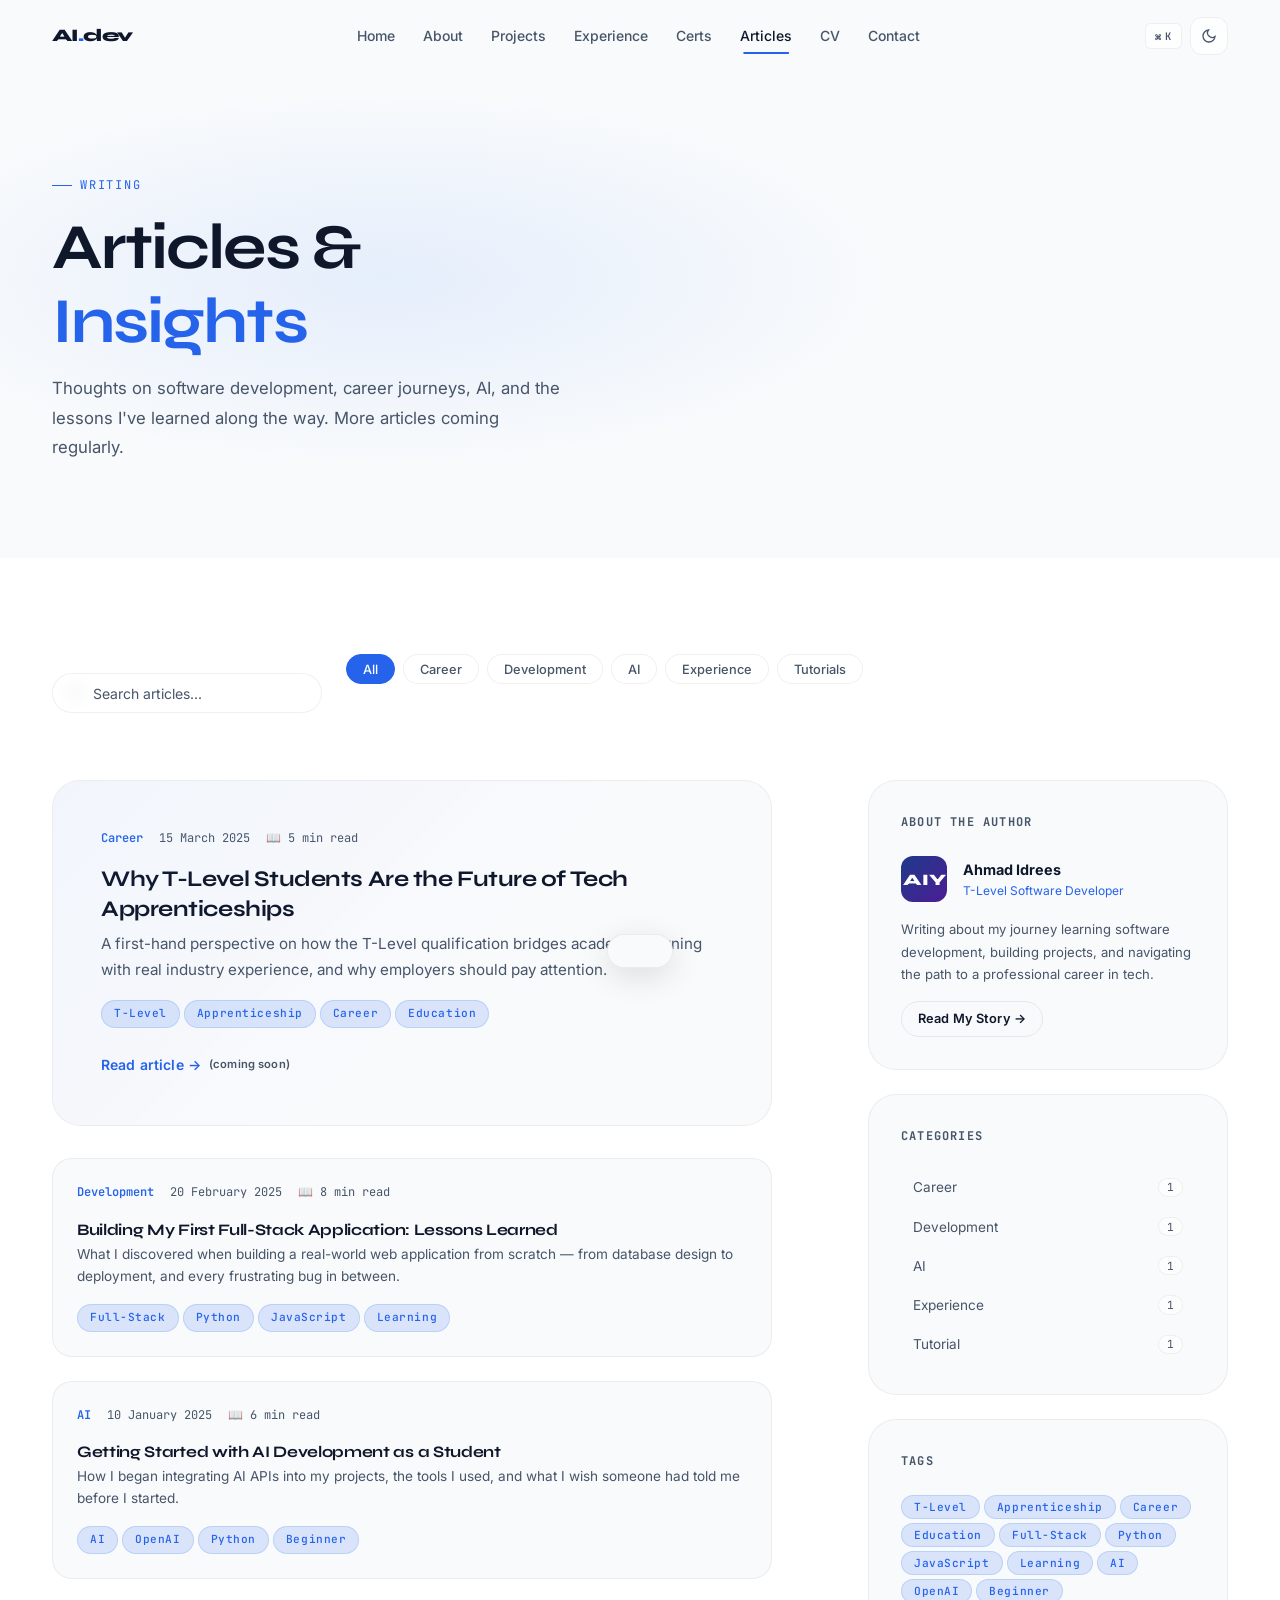
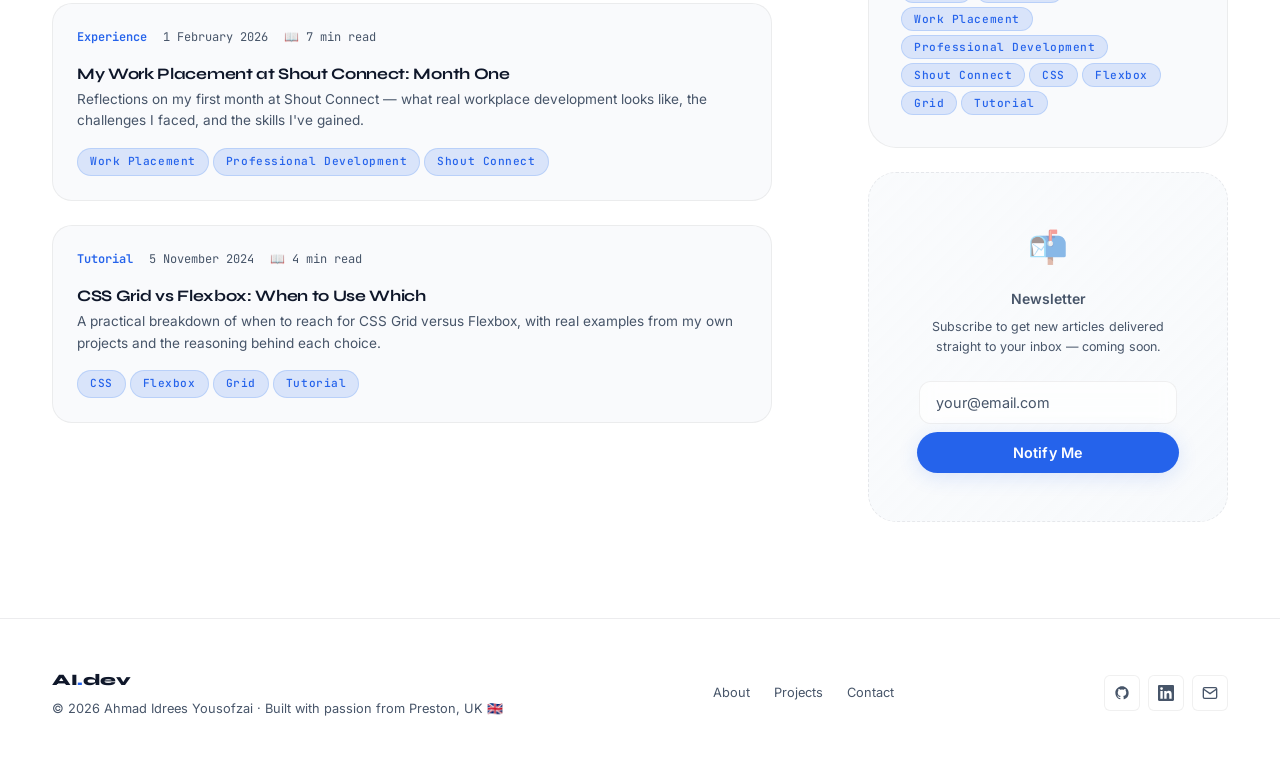
==== commit 2bcbc568: "Refactor articles.html with new layout and styles Updated HTML structure and styles for articles pag" ====
--- a/articles.html
+++ b/articles.html
@@ -9,6 +9,8 @@
   <link rel="preconnect" href="https://fonts.gstatic.com" crossorigin/>
   <link href="https://fonts.googleapis.com/css2?family=Syne:wght@400;600;700;800&family=Inter:wght@300;400;500;600;700&family=JetBrains+Mono:wght@400;500;600&display=swap" rel="stylesheet"/>
   <link rel="stylesheet" href="assets/css/main.css"/>
+  <link rel="stylesheet" href="assets/css/themes.css"/>
+  <link rel="stylesheet" href="assets/css/animations.css"/>
   <link rel="stylesheet" href="assets/css/components.css"/>
   <style>
     .articles-layout {
@@ -257,11 +259,12 @@
   <footer role="contentinfo"></footer>
 
   <script type="module">
-    import { initTheme, initCursor, initScrollProgress, initNavbar, initBackToTop, fetchData, debounce, showToast } from './assets/js/main.js';
+    import { initScrollProgress, initNavbar, initBackToTop, initReveal, fetchData, debounce, showToast } from './assets/js/main.js';
     import { injectLayout } from './assets/js/layout.js';
+    import { initCursor } from './assets/js/cursor.js';
+    import { initTheme } from './assets/js/theme.js';
     import { initCommandPalette } from './assets/js/command-palette.js';
     import { initHeroReveal, initTilt } from './assets/js/animations.js';
-    import { initReveal } from './assets/js/main.js';
 
     injectLayout();
     initTheme();
@@ -272,6 +275,7 @@
     initCursor();
     initHeroReveal();
     initReveal();
+    initTilt();
 
     let allArticles = [];
     let activeFilter = 'all';
@@ -404,20 +408,8 @@
       return new Date(str).toLocaleDateString('en-GB', { day: 'numeric', month: 'long', year: 'numeric' });
     }
 
-    function initReveal() {
-      document.querySelectorAll('.reveal:not(.is-visible)').forEach(el => {
-        const obs = new IntersectionObserver(([entry]) => {
-          if (entry.isIntersecting) {
-            const d = el.dataset.delay || 0;
-            setTimeout(() => el.classList.add('is-visible'), d);
-            obs.unobserve(el);
-          }
-        }, { threshold: 0.1 });
-        obs.observe(el);
-      });
-    }
 
     init();
   </script>
 </body>
-</html>+</html>
--- a/assets/css/themes.css
+++ b/assets/css/themes.css
@@ -0,0 +1,261 @@
+/* ============================================================
+   themes.css — Design tokens: dark theme, light theme, shared
+   ============================================================ */
+
+/* ── Dark theme (default) ───────────────────────────────────── */
+:root,
+[data-theme="dark"] {
+  /* Backgrounds */
+  --bg-primary:     #0B0F19;
+  --bg-secondary:   #131A29;
+  --bg-card:        rgba(19, 26, 41, 0.7);
+  --bg-overlay:     rgba(0, 0, 0, 0.6);
+
+  /* Text */
+  --text-primary:   #F8FAFC;
+  --text-secondary: #94A3B8;
+  --text-muted:     #64748B;
+
+  /* Accent */
+  --accent:         #3B82F6;
+  --accent-hover:   #60A5FA;
+  --accent-glow:    rgba(59, 130, 246, 0.25);
+  --accent-subtle:  rgba(59, 130, 246, 0.08);
+
+  /* Borders */
+  --border:         rgba(148, 163, 184, 0.10);
+  --border-hover:   rgba(59, 130, 246, 0.40);
+
+  /* Glass */
+  --glass:          rgba(19, 26, 41, 0.60);
+  --glass-border:   rgba(255, 255, 255, 0.06);
+
+  /* Shadows */
+  --shadow-sm:   0 1px 3px rgba(0, 0, 0, 0.30), 0 1px 2px rgba(0, 0, 0, 0.20);
+  --shadow-md:   0 4px 16px rgba(0, 0, 0, 0.40);
+  --shadow-lg:   0 8px 32px rgba(0, 0, 0, 0.50);
+  --shadow-xl:   0 20px 60px rgba(0, 0, 0, 0.60);
+  --shadow-glow: 0 0 30px rgba(59, 130, 246, 0.20);
+
+  /* Gradients */
+  --gradient-hero:   radial-gradient(ellipse 80% 60% at 60% 30%, rgba(59,130,246,0.12), transparent 60%),
+                     radial-gradient(ellipse 60% 40% at 20% 70%, rgba(139,92,246,0.08), transparent 50%);
+  --gradient-accent: linear-gradient(135deg, #3B82F6, #8B5CF6);
+  --gradient-card:   linear-gradient(135deg, rgba(19,26,41,0.9), rgba(11,15,25,0.7));
+
+  /* Status colours */
+  --color-success: #10B981;
+  --color-warning: #F59E0B;
+  --color-error:   #EF4444;
+  --color-info:    #3B82F6;
+
+  /* Loading screen */
+  --loading-bg:   #0B0F19;
+  --loading-text: #F8FAFC;
+  --loading-sub:  #64748B;
+  --loading-bar:  linear-gradient(90deg, #3B82F6, #8B5CF6);
+
+  /* Three.js colours exposed for JS read */
+  --three-primary:   #3B82F6;
+  --three-secondary: #8B5CF6;
+  --three-opacity:   0.35;
+}
+
+/* ── Light theme overrides ──────────────────────────────────── */
+[data-theme="light"] {
+  /* Backgrounds */
+  --bg-primary:     #FFFFFF;
+  --bg-secondary:   #F8FAFC;
+  --bg-card:        rgba(248, 250, 252, 0.85);
+  --bg-overlay:     rgba(0, 0, 0, 0.4);
+
+  /* Text */
+  --text-primary:   #0F172A;
+  --text-secondary: #475569;
+  --text-muted:     #94A3B8;
+
+  /* Accent */
+  --accent:         #2563EB;
+  --accent-hover:   #1D4ED8;
+  --accent-glow:    rgba(37, 99, 235, 0.15);
+  --accent-subtle:  rgba(37, 99, 235, 0.05);
+
+  /* Borders */
+  --border:         rgba(15, 23, 42, 0.08);
+  --border-hover:   rgba(37, 99, 235, 0.40);
+
+  /* Glass */
+  --glass:          rgba(255, 255, 255, 0.75);
+  --glass-border:   rgba(0, 0, 0, 0.06);
+
+  /* Shadows */
+  --shadow-sm:   0 1px 3px rgba(0, 0, 0, 0.08), 0 1px 2px rgba(0, 0, 0, 0.06);
+  --shadow-md:   0 4px 16px rgba(0, 0, 0, 0.08);
+  --shadow-lg:   0 8px 32px rgba(0, 0, 0, 0.12);
+  --shadow-xl:   0 20px 60px rgba(0, 0, 0, 0.15);
+  --shadow-glow: 0 0 30px rgba(37, 99, 235, 0.12);
+
+  /* Gradients */
+  --gradient-hero:   radial-gradient(ellipse 80% 60% at 60% 30%, rgba(37,99,235,0.08), transparent 60%),
+                     radial-gradient(ellipse 60% 40% at 20% 70%, rgba(109,40,217,0.05), transparent 50%);
+  --gradient-accent: linear-gradient(135deg, #2563EB, #7C3AED);
+  --gradient-card:   linear-gradient(135deg, rgba(248,250,252,0.95), rgba(241,245,249,0.8));
+
+  /* Status colours (same) */
+  --color-success: #059669;
+  --color-warning: #D97706;
+  --color-error:   #DC2626;
+  --color-info:    #2563EB;
+
+  /* Loading screen */
+  --loading-bg:   #FFFFFF;
+  --loading-text: #0F172A;
+  --loading-sub:  #94A3B8;
+  --loading-bar:  linear-gradient(90deg, #2563EB, #7C3AED);
+
+  /* Three.js colours */
+  --three-primary:   #2563EB;
+  --three-secondary: #7C3AED;
+  --three-opacity:   0.20;
+}
+
+/* ── Typography tokens ──────────────────────────────────────── */
+:root {
+  --font-display: 'Syne', 'Inter', sans-serif;
+  --font-body:    'Inter', system-ui, -apple-system, sans-serif;
+  --font-mono:    'JetBrains Mono', 'Fira Code', 'Cascadia Code', monospace;
+
+  --text-xs:   0.75rem;   /* 12px */
+  --text-sm:   0.875rem;  /* 14px */
+  --text-base: 1rem;      /* 16px */
+  --text-lg:   1.125rem;  /* 18px */
+  --text-xl:   1.25rem;   /* 20px */
+  --text-2xl:  1.5rem;    /* 24px */
+  --text-3xl:  1.875rem;  /* 30px */
+  --text-4xl:  2.25rem;   /* 36px */
+
+  --leading-tight:  1.15;
+  --leading-snug:   1.35;
+  --leading-normal: 1.60;
+  --leading-relaxed:1.75;
+  --leading-loose:  1.90;
+
+  --tracking-tight:  -0.04em;
+  --tracking-snug:   -0.02em;
+  --tracking-normal:  0em;
+  --tracking-wide:    0.05em;
+  --tracking-wider:   0.10em;
+  --tracking-widest:  0.15em;
+}
+
+/* ── Spacing tokens ─────────────────────────────────────────── */
+:root {
+  --space-1:  0.25rem;
+  --space-2:  0.5rem;
+  --space-3:  0.75rem;
+  --space-4:  1rem;
+  --space-5:  1.25rem;
+  --space-6:  1.5rem;
+  --space-8:  2rem;
+  --space-10: 2.5rem;
+  --space-12: 3rem;
+  --space-16: 4rem;
+  --space-20: 5rem;
+  --space-24: 6rem;
+
+  /* Semantic aliases */
+  --space-xs:  var(--space-1);
+  --space-sm:  var(--space-2);
+  --space-md:  var(--space-4);
+  --space-lg:  var(--space-6);
+  --space-xl:  var(--space-8);
+  --space-2xl: var(--space-12);
+  --space-3xl: var(--space-16);
+  --space-4xl: var(--space-24);
+}
+
+/* ── Radius tokens ──────────────────────────────────────────── */
+:root {
+  --radius-xs:   4px;
+  --radius-sm:   6px;
+  --radius-md:   12px;
+  --radius-lg:   20px;
+  --radius-xl:   28px;
+  --radius-2xl:  36px;
+  --radius-full: 9999px;
+}
+
+/* ── Motion tokens ──────────────────────────────────────────── */
+:root {
+  --ease-smooth: cubic-bezier(0.4, 0, 0.2, 1);
+  --ease-spring: cubic-bezier(0.34, 1.56, 0.64, 1);
+  --ease-out:    cubic-bezier(0, 0, 0.2, 1);
+  --ease-in:     cubic-bezier(0.4, 0, 1, 1);
+  --ease-bounce: cubic-bezier(0.68, -0.55, 0.265, 1.55);
+
+  --duration-instant: 50ms;
+  --duration-fast:   150ms;
+  --duration-base:   300ms;
+  --duration-slow:   600ms;
+  --duration-slower: 900ms;
+  --duration-slowest:1200ms;
+}
+
+/* ── Layout tokens ──────────────────────────────────────────── */
+:root {
+  --nav-height:       72px;
+  --content-width:    1240px;
+  --content-narrow:   800px;
+  --content-wide:     1440px;
+  --sidebar-width:    280px;
+}
+
+/* ── Z-index scale ──────────────────────────────────────────── */
+:root {
+  --z-below:   -1;
+  --z-base:     0;
+  --z-raised:   10;
+  --z-sticky:   100;
+  --z-nav:      900;
+  --z-modal:    9800;
+  --z-toast:    9900;
+  --z-cursor:   9998;
+  --z-loading:  10000;
+}
+
+/* ── Smooth theme transitions ───────────────────────────────── */
+*,
+*::before,
+*::after {
+  transition-property: background-color, border-color, color, box-shadow;
+  transition-duration: var(--duration-slow);
+  transition-timing-function: var(--ease-smooth);
+}
+
+/* Reset transition on elements that should animate differently */
+.btn,
+.card,
+.nav-link,
+.tag,
+.filter-tab,
+.social-link,
+.project-card,
+.cert-card,
+.article-card,
+.contact-method,
+.timeline-dot {
+  transition: all var(--duration-base) var(--ease-smooth) !important;
+}
+
+/* Elements that should never theme-transition */
+#cursor-dot,
+#cursor-ring,
+.skill-bar,
+.loading-bar {
+  transition-property: transform, width, height, opacity, background !important;
+  transition-duration: 0ms !important;
+}
+
+@media (prefers-reduced-motion: reduce) {
+  * { transition-duration: 0.01ms !important; animation-duration: 0.01ms !important; }
+}
--- a/assets/css/animations.css
+++ b/assets/css/animations.css
@@ -0,0 +1,587 @@
+/* ============================================================
+   animations.css — Keyframes, reveal states, motion styles
+   ============================================================ */
+
+/* ═══════════════════════════════════════════════════════════
+   KEYFRAME LIBRARY
+═══════════════════════════════════════════════════════════ */
+
+@keyframes fadeIn {
+  from { opacity: 0; }
+  to   { opacity: 1; }
+}
+
+@keyframes fadeUp {
+  from { opacity: 0; transform: translateY(32px); }
+  to   { opacity: 1; transform: translateY(0); }
+}
+
+@keyframes fadeDown {
+  from { opacity: 0; transform: translateY(-24px); }
+  to   { opacity: 1; transform: translateY(0); }
+}
+
+@keyframes fadeLeft {
+  from { opacity: 0; transform: translateX(32px); }
+  to   { opacity: 1; transform: translateX(0); }
+}
+
+@keyframes fadeRight {
+  from { opacity: 0; transform: translateX(-32px); }
+  to   { opacity: 1; transform: translateX(0); }
+}
+
+@keyframes scaleIn {
+  from { opacity: 0; transform: scale(0.88); }
+  to   { opacity: 1; transform: scale(1); }
+}
+
+@keyframes slideInLeft {
+  from { transform: translateX(-100%); }
+  to   { transform: translateX(0); }
+}
+
+@keyframes slideInRight {
+  from { transform: translateX(100%); }
+  to   { transform: translateX(0); }
+}
+
+@keyframes slideInUp {
+  from { transform: translateY(100%); }
+  to   { transform: translateY(0); }
+}
+
+@keyframes slideInDown {
+  from { transform: translateY(-100%); }
+  to   { transform: translateY(0); }
+}
+
+@keyframes spin {
+  to { transform: rotate(360deg); }
+}
+
+@keyframes ping {
+  0%     { transform: scale(1);    opacity: 1; }
+  75%, 100% { transform: scale(2); opacity: 0; }
+}
+
+@keyframes pulse {
+  0%, 100% { opacity: 1; }
+  50%       { opacity: 0.5; }
+}
+
+@keyframes bounce {
+  0%, 100% { transform: translateY(0); animation-timing-function: cubic-bezier(0.8,0,1,1); }
+  50%       { transform: translateY(-20%); animation-timing-function: cubic-bezier(0,0,0.2,1); }
+}
+
+@keyframes blink {
+  0%, 100% { opacity: 1; }
+  50%       { opacity: 0; }
+}
+
+@keyframes shimmer {
+  0%   { background-position: -200% 0; }
+  100% { background-position:  200% 0; }
+}
+
+@keyframes float {
+  0%, 100% { transform: translateY(0px); }
+  50%       { transform: translateY(-12px); }
+}
+
+@keyframes floatRotate {
+  0%   { transform: translateY(0)  rotate(0deg); }
+  50%  { transform: translateY(-8px) rotate(5deg); }
+  100% { transform: translateY(0)  rotate(0deg); }
+}
+
+@keyframes glow {
+  0%, 100% { box-shadow: 0 0 8px  var(--accent-glow); }
+  50%       { box-shadow: 0 0 24px var(--accent-glow); }
+}
+
+@keyframes gradientShift {
+  0%   { background-position: 0%   50%; }
+  50%  { background-position: 100% 50%; }
+  100% { background-position: 0%   50%; }
+}
+
+/* Typing cursor blink */
+@keyframes cursorBlink {
+  0%, 100% { opacity: 1; }
+  50%       { opacity: 0; }
+}
+
+/* Scroll indicator */
+@keyframes slideRight {
+  0%   { left: -100%; }
+  100% { left:  100%; }
+}
+
+/* Loading bar fill pulse */
+@keyframes loadingPulse {
+  0%, 100% { opacity: 1; }
+  50%       { opacity: 0.7; }
+}
+
+/* Status dot pulse */
+@keyframes pulseDot {
+  0%, 100% { box-shadow: 0 0 0 0   rgba(16, 185, 129, 0.4); }
+  50%       { box-shadow: 0 0 0 6px rgba(16, 185, 129, 0); }
+}
+
+/* Card enter for project/cert grids */
+@keyframes cardIn {
+  from { opacity: 0; transform: translateY(24px) scale(0.97); }
+  to   { opacity: 1; transform: translateY(0)    scale(1); }
+}
+
+/* Navbar slide down on load */
+@keyframes navSlideDown {
+  from { transform: translateY(-100%); opacity: 0; }
+  to   { transform: translateY(0);     opacity: 1; }
+}
+
+/* Page transition wipe */
+@keyframes wipeOut {
+  from { transform: translateY(0);     }
+  to   { transform: translateY(-100%); }
+}
+
+@keyframes wipeIn {
+  from { transform: translateY(100%); }
+  to   { transform: translateY(0);    }
+}
+
+/* Hero line reveal */
+@keyframes lineReveal {
+  from { transform: translateY(110%); }
+  to   { transform: translateY(0);    }
+}
+
+/* ═══════════════════════════════════════════════════════════
+   SCROLL REVEAL SYSTEM
+═══════════════════════════════════════════════════════════ */
+
+/* Base hidden state */
+.reveal {
+  opacity: 0;
+  transform: translateY(40px);
+  transition: opacity  var(--duration-slower) var(--ease-out),
+              transform var(--duration-slower) var(--ease-out);
+}
+
+/* Direction variants */
+.reveal-left  { transform: translateX(-40px); }
+.reveal-right { transform: translateX(40px);  }
+.reveal-scale { transform: scale(0.90);       }
+.reveal-fade  { transform: none;              }
+
+/* Active (visible) state — added by IntersectionObserver */
+.reveal.is-visible,
+.reveal-left.is-visible,
+.reveal-right.is-visible,
+.reveal-scale.is-visible,
+.reveal-fade.is-visible {
+  opacity: 1;
+  transform: none;
+}
+
+/* Stagger helpers — data-delay is applied inline by JS */
+.reveal-stagger > * {
+  opacity: 0;
+  transform: translateY(24px);
+  transition: opacity  0.6s var(--ease-out),
+              transform 0.6s var(--ease-out);
+}
+
+.reveal-stagger.is-visible > * {
+  opacity: 1;
+  transform: none;
+}
+
+.reveal-stagger.is-visible > *:nth-child(1)  { transition-delay: 0ms;   }
+.reveal-stagger.is-visible > *:nth-child(2)  { transition-delay: 60ms;  }
+.reveal-stagger.is-visible > *:nth-child(3)  { transition-delay: 120ms; }
+.reveal-stagger.is-visible > *:nth-child(4)  { transition-delay: 180ms; }
+.reveal-stagger.is-visible > *:nth-child(5)  { transition-delay: 240ms; }
+.reveal-stagger.is-visible > *:nth-child(6)  { transition-delay: 300ms; }
+
+/* ═══════════════════════════════════════════════════════════
+   CHARACTER REVEAL
+═══════════════════════════════════════════════════════════ */
+
+[data-char-reveal] .char {
+  display: inline-block;
+  opacity: 0;
+  transform: translateY(0.6em) rotateX(-40deg);
+  transform-origin: top center;
+  transition: opacity  0.5s var(--ease-out),
+              transform 0.5s var(--ease-out);
+}
+
+[data-char-reveal].char-reveal-active .char {
+  opacity: 1;
+  transform: translateY(0) rotateX(0deg);
+}
+
+/* ═══════════════════════════════════════════════════════════
+   HERO REVEAL — runs immediately, not on scroll
+═══════════════════════════════════════════════════════════ */
+
+.hero-reveal {
+  opacity: 0;
+  transform: translateY(30px);
+  /* Transition applied by JS with stagger */
+}
+
+/* ═══════════════════════════════════════════════════════════
+   LOADING SCREEN
+═══════════════════════════════════════════════════════════ */
+
+#loading-screen {
+  animation: fadeIn 0.3s var(--ease-out) both;
+}
+
+#loading-screen.loaded {
+  animation: fadeOut 0.6s var(--ease-smooth) both;
+  pointer-events: none;
+}
+
+@keyframes fadeOut {
+  from { opacity: 1; }
+  to   { opacity: 0; }
+}
+
+.loading-logo {
+  animation: fadeDown 0.6s 0.1s var(--ease-out) both;
+}
+
+.loading-text {
+  animation: fadeUp 0.5s 0.3s var(--ease-out) both;
+}
+
+.loading-bar-wrap {
+  animation: fadeUp 0.5s 0.4s var(--ease-out) both;
+}
+
+.loading-percent {
+  animation: fadeUp 0.5s 0.5s var(--ease-out) both;
+}
+
+/* Animated loading bar gradient */
+.loading-bar {
+  background: var(--loading-bar, linear-gradient(90deg, #3B82F6, #8B5CF6));
+  position: relative;
+  overflow: hidden;
+}
+
+.loading-bar::after {
+  content: '';
+  position: absolute;
+  inset: 0;
+  background: linear-gradient(90deg, transparent, rgba(255,255,255,0.25), transparent);
+  animation: shimmer 1.4s var(--ease-smooth) infinite;
+  background-size: 200% 100%;
+}
+
+/* ═══════════════════════════════════════════════════════════
+   CUSTOM CURSOR
+═══════════════════════════════════════════════════════════ */
+
+#cursor-dot {
+  position: fixed;
+  z-index: var(--z-cursor, 9998);
+  width: 6px;
+  height: 6px;
+  background: var(--accent);
+  border-radius: 50%;
+  pointer-events: none;
+  transform: translate(-50%, -50%);
+  transition: width     var(--duration-fast) var(--ease-smooth),
+              height    var(--duration-fast) var(--ease-smooth),
+              background var(--duration-fast) var(--ease-smooth),
+              opacity   var(--duration-fast) var(--ease-smooth);
+  will-change: left, top;
+}
+
+#cursor-ring {
+  position: fixed;
+  z-index: var(--z-cursor, 9997);
+  width: 32px;
+  height: 32px;
+  border: 1.5px solid rgba(59, 130, 246, 0.5);
+  border-radius: 50%;
+  pointer-events: none;
+  transform: translate(-50%, -50%);
+  transition: width       80ms var(--ease-smooth),
+              height      80ms var(--ease-smooth),
+              border-color 80ms var(--ease-smooth),
+              background  80ms var(--ease-smooth),
+              opacity     var(--duration-fast) var(--ease-smooth);
+  will-change: left, top;
+}
+
+/* Hover state */
+body.cursor-hover #cursor-ring {
+  width: 50px;
+  height: 50px;
+  border-color: var(--accent);
+  background: var(--accent-glow);
+}
+
+body.cursor-hover #cursor-dot {
+  width: 4px;
+  height: 4px;
+}
+
+/* Click state */
+body.cursor-click #cursor-dot {
+  transform: translate(-50%, -50%) scale(1.8);
+  background: var(--accent);
+}
+
+body.cursor-click #cursor-ring {
+  transform: translate(-50%, -50%) scale(0.75);
+  border-color: var(--accent);
+}
+
+/* Hide on touch devices */
+@media (hover: none) {
+  #cursor-dot,
+  #cursor-ring { display: none; }
+}
+
+/* ═══════════════════════════════════════════════════════════
+   3D TILT CARD
+═══════════════════════════════════════════════════════════ */
+
+[data-tilt] {
+  transform-style: preserve-3d;
+  will-change: transform;
+}
+
+/* Inner elements lift on tilt */
+[data-tilt] .tilt-lift {
+  transform: translateZ(16px);
+  transition: transform var(--duration-base) var(--ease-smooth);
+}
+
+/* ═══════════════════════════════════════════════════════════
+   PARALLAX
+═══════════════════════════════════════════════════════════ */
+
+[data-parallax] {
+  will-change: transform;
+}
+
+/* ═══════════════════════════════════════════════════════════
+   MAGNETIC BUTTONS
+═══════════════════════════════════════════════════════════ */
+
+[data-magnetic] {
+  will-change: transform;
+  transition: transform 0.5s var(--ease-spring),
+              box-shadow var(--duration-base) var(--ease-smooth);
+}
+
+/* ═══════════════════════════════════════════════════════════
+   ROLE ROTATOR (typed text)
+═══════════════════════════════════════════════════════════ */
+
+.hero-role-cursor {
+  display: inline-block;
+  width: 2px;
+  height: 1em;
+  background: var(--accent);
+  margin-left: 2px;
+  vertical-align: middle;
+  animation: cursorBlink 1s step-end infinite;
+}
+
+/* ═══════════════════════════════════════════════════════════
+   SCROLL PROGRESS BAR
+═══════════════════════════════════════════════════════════ */
+
+#scroll-progress {
+  position: fixed;
+  top: 0; left: 0;
+  height: 2px;
+  width: 0%;
+  background: var(--gradient-accent, linear-gradient(90deg, #3B82F6, #8B5CF6));
+  z-index: var(--z-loading, 10000);
+  transition: width 50ms linear;
+  transform-origin: left;
+}
+
+/* ═══════════════════════════════════════════════════════════
+   SKILL BAR
+═══════════════════════════════════════════════════════════ */
+
+.skill-bar {
+  height: 100%;
+  border-radius: var(--radius-full);
+  background: var(--gradient-accent, linear-gradient(90deg, #3B82F6, #8B5CF6));
+  width: 0%;
+  transition: width 1.2s var(--ease-out);
+}
+
+/* ═══════════════════════════════════════════════════════════
+   PAGE TRANSITION OVERLAY
+═══════════════════════════════════════════════════════════ */
+
+#page-transition {
+  position: fixed;
+  inset: 0;
+  background: var(--bg-primary);
+  z-index: var(--z-loading, 9900);
+  transform: translateY(100%);
+  pointer-events: none;
+  transition: transform 0.4s var(--ease-smooth);
+}
+
+#page-transition.active {
+  transform: translateY(0);
+}
+
+/* ═══════════════════════════════════════════════════════════
+   ORBS / DECORATIVE GLOWS
+═══════════════════════════════════════════════════════════ */
+
+.orb {
+  position: absolute;
+  border-radius: 50%;
+  filter: blur(80px);
+  pointer-events: none;
+  opacity: 0.25;
+  animation: float 8s var(--ease-smooth) infinite;
+}
+
+.orb-blue   { background: radial-gradient(circle, #3B82F6, transparent 70%); }
+.orb-purple { background: radial-gradient(circle, #8B5CF6, transparent 70%); }
+.orb-pink   { background: radial-gradient(circle, #EC4899, transparent 70%); }
+
+.orb:nth-child(2) { animation-delay: -3s; animation-duration: 10s; }
+.orb:nth-child(3) { animation-delay: -6s; animation-duration: 12s; }
+
+/* ═══════════════════════════════════════════════════════════
+   STATUS DOT
+═══════════════════════════════════════════════════════════ */
+
+.status-dot {
+  display: inline-block;
+  width: 7px;
+  height: 7px;
+  border-radius: 50%;
+  background: var(--color-success, #10B981);
+  animation: pulseDot 2s ease-in-out infinite;
+  flex-shrink: 0;
+}
+
+/* ═══════════════════════════════════════════════════════════
+   SKELETON LOADING PLACEHOLDER
+═══════════════════════════════════════════════════════════ */
+
+.skeleton {
+  background: linear-gradient(
+    90deg,
+    var(--border) 25%,
+    rgba(148, 163, 184, 0.12) 50%,
+    var(--border) 75%
+  );
+  background-size: 200% 100%;
+  animation: shimmer 1.6s var(--ease-smooth) infinite;
+  border-radius: var(--radius-sm);
+}
+
+/* ═══════════════════════════════════════════════════════════
+   TOAST / NOTIFICATION
+═══════════════════════════════════════════════════════════ */
+
+#toast {
+  transition: transform var(--duration-base) var(--ease-spring),
+              opacity   var(--duration-base) var(--ease-smooth);
+}
+
+#toast.show {
+  transform: translateX(-50%) translateY(0);
+}
+
+/* ═══════════════════════════════════════════════════════════
+   BACK TO TOP BUTTON
+═══════════════════════════════════════════════════════════ */
+
+#back-to-top {
+  transition: opacity    var(--duration-base) var(--ease-smooth),
+              transform  var(--duration-base) var(--ease-smooth),
+              background var(--duration-fast) var(--ease-smooth),
+              color      var(--duration-fast) var(--ease-smooth),
+              border-color var(--duration-fast) var(--ease-smooth);
+}
+
+/* ═══════════════════════════════════════════════════════════
+   NAVBAR ANIMATE IN ON LOAD
+═══════════════════════════════════════════════════════════ */
+
+#navbar {
+  animation: navSlideDown 0.6s 0.2s var(--ease-out) both;
+}
+
+/* ═══════════════════════════════════════════════════════════
+   UTILITY ANIMATION CLASSES
+═══════════════════════════════════════════════════════════ */
+
+.animate-spin     { animation: spin        1s   linear   infinite; }
+.animate-ping     { animation: ping        1s   var(--ease-out) infinite; }
+.animate-pulse    { animation: pulse       2s   var(--ease-smooth) infinite; }
+.animate-bounce   { animation: bounce      1s   infinite; }
+.animate-float    { animation: float       4s   var(--ease-smooth) infinite; }
+.animate-glow     { animation: glow        2s   var(--ease-smooth) infinite; }
+.animate-gradient {
+  background-size: 200% 200%;
+  animation: gradientShift 4s var(--ease-smooth) infinite;
+}
+
+/* Duration modifiers */
+.duration-75   { animation-duration:  75ms; }
+.duration-100  { animation-duration: 100ms; }
+.duration-200  { animation-duration: 200ms; }
+.duration-300  { animation-duration: 300ms; }
+.duration-500  { animation-duration: 500ms; }
+.duration-700  { animation-duration: 700ms; }
+.duration-1000 { animation-duration: 1000ms; }
+
+/* Delay modifiers */
+.delay-75   { animation-delay:  75ms; }
+.delay-100  { animation-delay: 100ms; }
+.delay-150  { animation-delay: 150ms; }
+.delay-200  { animation-delay: 200ms; }
+.delay-300  { animation-delay: 300ms; }
+.delay-500  { animation-delay: 500ms; }
+.delay-700  { animation-delay: 700ms; }
+.delay-1000 { animation-delay: 1000ms; }
+
+/* ═══════════════════════════════════════════════════════════
+   REDUCED MOTION OVERRIDE
+═══════════════════════════════════════════════════════════ */
+
+@media (prefers-reduced-motion: reduce) {
+  *,
+  *::before,
+  *::after {
+    animation-duration:   0.01ms !important;
+    animation-iteration-count: 1 !important;
+    transition-duration:  0.01ms !important;
+    scroll-behavior: auto !important;
+  }
+
+  .reveal,
+  .hero-reveal,
+  [data-char-reveal] .char {
+    opacity: 1 !important;
+    transform: none !important;
+  }
+
+  .orb { animation: none !important; }
+}
